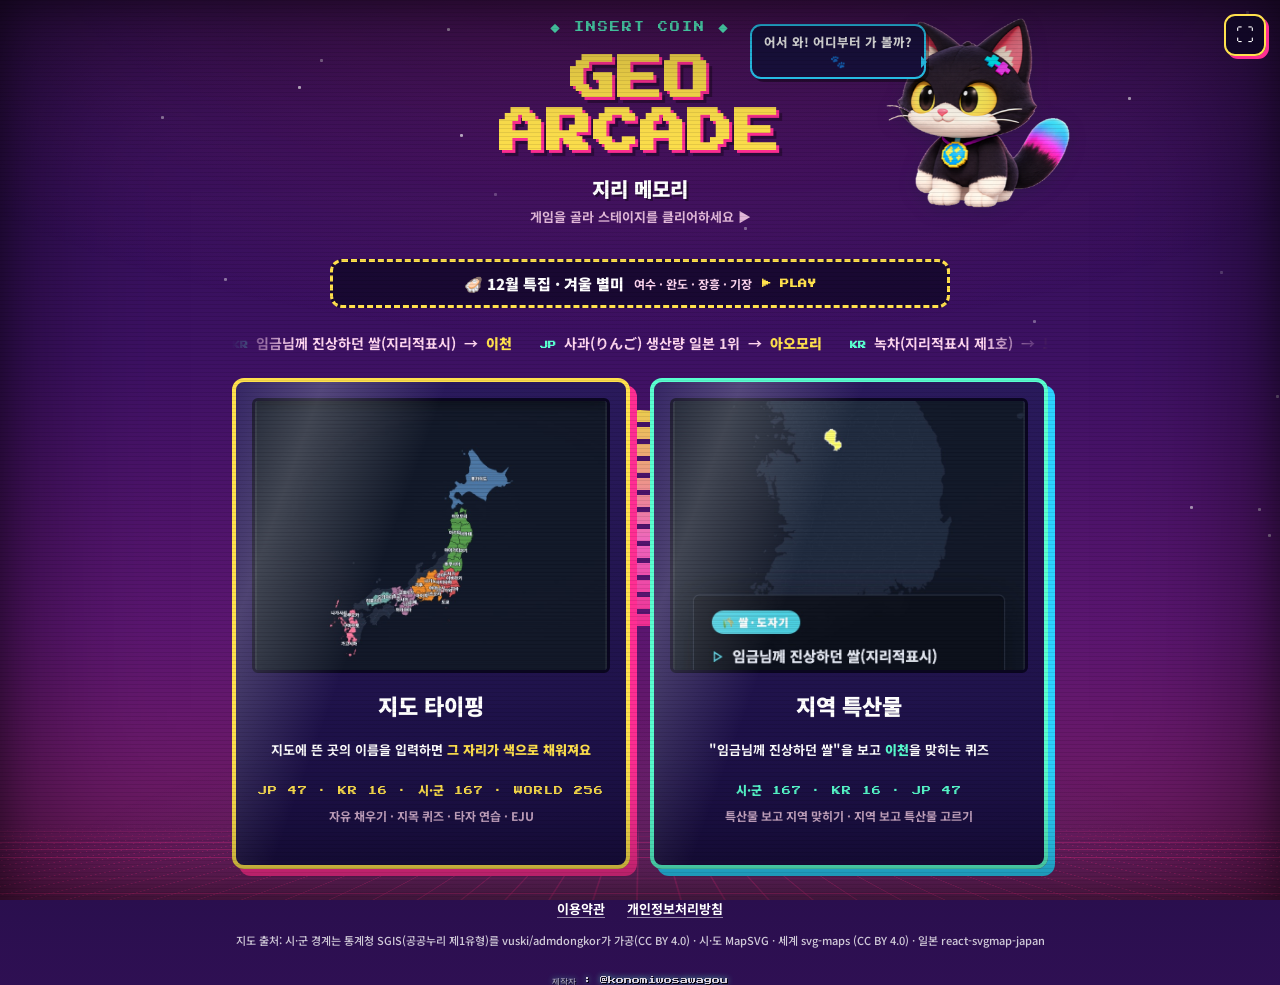
==== index.html @ 4bd87e6a "마스코트를 직접 그린 SVG에서 원본 캐릭터 PNG로 교체 직접 그린 SVG가 원본 캐릭터와 달라 보여서 갈아엎고, 사용자가 만든 PNG를 그대로 쓴다. 표정 7종(기본·웃음·크게" ====
<!DOCTYPE html>
<html lang="ko">
<head>
<meta charset="utf-8">
<meta name="viewport" content="width=device-width, initial-scale=1">
<title>GEO ARCADE</title>
<meta name="description" content="지도·특산물 타이핑으로 외우는 지리 게임. 일본 47 도도부현, 한국 시·군 167, 세계 256개국을 담았고 오늘의 문제가 매일 바뀝니다.">
<meta property="og:type" content="website">
<meta property="og:site_name" content="GEO ARCADE">
<meta property="og:title" content="GEO ARCADE · 지리 메모리">
<meta property="og:description" content="지도·특산물 타이핑으로 외우는 지리 게임. 일본 47 도도부현, 한국 시·군 167, 세계 256개국을 담았고 오늘의 문제가 매일 바뀝니다.">
<meta property="og:url" content="https://snowater121.github.io/for-my-cat/">
<meta property="og:image" content="https://snowater121.github.io/for-my-cat/og.png">
<meta property="og:image:width" content="1200">
<meta property="og:image:height" content="630">
<meta name="twitter:card" content="summary_large_image">
<meta name="theme-color" content="#1a0f42">
<link rel="manifest" href="manifest.webmanifest">
<link rel="icon" type="image/png" href="icon-192.png">
<link rel="apple-touch-icon" href="apple-touch-icon.png">
<meta name="apple-mobile-web-app-capable" content="yes">
<meta name="apple-mobile-web-app-title" content="GEO ARCADE">
<link rel="preconnect" href="https://fonts.googleapis.com">
<link rel="preconnect" href="https://fonts.gstatic.com" crossorigin>
<link href="https://fonts.googleapis.com/css2?family=Press+Start+2P&family=Noto+Sans+KR:wght@500;700;900&display=swap" rel="stylesheet">
<style>
:root{
  --yellow:#ffe14d; --pink:#ff2e93; --cyan:#59ffd0; --blue:#2bd3ff; --purple:#7c5cff;
  --ink:#0a0620;
  --pix:"Press Start 2P", ui-monospace, monospace;
  --kr:"Noto Sans KR", sans-serif;
}
*{box-sizing:border-box}
html,body{margin:0;height:100%}
body{
  min-height:100vh;overflow-x:hidden;overflow-y:auto;position:relative;color:#fff;
  font-family:var(--kr);
  background:linear-gradient(180deg,#2a0f4e 0%,#3d1163 40%,#5b1670 70%,#7a1e63 100%);
  display:flex;flex-direction:column;align-items:center;
}
/* 하늘 광원 (정적) */
body::before{content:"";position:fixed;inset:0;z-index:0;pointer-events:none;
  background:radial-gradient(120% 80% at 50% -10%,#ff2e9333,transparent 60%),
             radial-gradient(100% 70% at 50% 120%,#2bd3ff22,transparent 60%);}
/* synthwave grid floor */
.floor{position:fixed;left:50%;bottom:0;width:200%;height:46vh;transform:translateX(-50%) perspective(320px) rotateX(66deg);transform-origin:bottom center;z-index:1;pointer-events:none;
  background-image:linear-gradient(#ff2e9366 2px,transparent 2px),linear-gradient(90deg,#ff2e9355 2px,transparent 2px);
  background-size:44px 44px;animation:road 1.1s linear infinite;
  mask-image:linear-gradient(180deg,transparent,#000 55%);-webkit-mask-image:linear-gradient(180deg,transparent,#000 55%);}
@keyframes road{to{background-position:0 44px}}
/* sun */
.sun{position:fixed;left:50%;bottom:30vh;transform:translateX(-50%);width:220px;height:220px;border-radius:50%;z-index:0;pointer-events:none;
  background:linear-gradient(180deg,#ffe14d,#ff6ec7 60%,#ff2e93);opacity:.9;
  filter:drop-shadow(0 0 40px #ff2e9377);
  -webkit-mask:repeating-linear-gradient(#000 0 12px,transparent 12px 17px);mask:repeating-linear-gradient(#000 0 12px,transparent 12px 17px);}
/* CRT scanlines + flicker + vignette */
.crt{position:fixed;inset:0;z-index:40;pointer-events:none;
  background:repeating-linear-gradient(0deg,#0000 0 3px,#00000016 3px 4px);
  animation:flick 9s steps(80) infinite;}
@keyframes flick{0%,98%{opacity:.5}99%{opacity:.42}100%{opacity:.5}}
.vig{position:fixed;inset:0;z-index:41;pointer-events:none;box-shadow:inset 0 0 160px #000a, inset 0 0 40px #0006;}
/* stars */
.star{position:fixed;width:3px;height:3px;background:#fff;z-index:0;border-radius:1px;animation:tw 2.4s ease-in-out infinite;}
@keyframes tw{0%,100%{opacity:.15;transform:scale(.6)}50%{opacity:1;transform:scale(1)}}

.wrap{position:relative;z-index:20;width:100%;max-width:860px;padding:22px;text-align:center;margin:auto}

.coin{font-family:var(--pix);font-size:10px;letter-spacing:2px;color:var(--cyan);margin-bottom:18px;animation:blink 1.1s steps(2) infinite}
@keyframes blink{50%{opacity:0}}

.title{font-family:var(--pix);line-height:1.15;margin:0;font-size:clamp(24px,6.5vw,46px);color:var(--yellow);
  text-shadow:3px 3px 0 var(--pink), 6px 6px 0 #00000055;letter-spacing:1px;animation:bob 3s ease-in-out infinite}
@keyframes bob{50%{transform:translateY(-6px)}}
.sub{font-family:var(--kr);font-weight:900;font-size:clamp(15px,3.4vw,20px);margin:14px 0 4px;color:#fff;text-shadow:2px 2px 0 #00000066}
.tagline{font-family:var(--kr);font-weight:700;color:#ffd6f0;opacity:.85;font-size:13px;margin:0 0 26px}

/* 문제 예시 띠: 실제 단서 → 정답 (build_all.py가 데이터에서 채운다) */
.ticker{overflow:hidden;white-space:nowrap;margin:0 0 24px;
  -webkit-mask:linear-gradient(90deg,transparent,#000 8%,#000 92%,transparent);mask:linear-gradient(90deg,transparent,#000 8%,#000 92%,transparent)}
.ticker .run{display:inline-flex;gap:28px;padding-right:28px;animation:slide 60s linear infinite}
.ticker:hover .run{animation-play-state:paused}
.ticker .it{display:inline-flex;align-items:baseline;gap:8px;font-size:14px;font-weight:700;color:#ffd6f0}
.ticker .tag{font-family:var(--pix);font-size:8px;color:var(--cyan)}
.ticker .ans{font-weight:900;color:var(--yellow)}
@keyframes slide{to{transform:translateX(-50%)}}

.cards{display:grid;grid-template-columns:1fr 1fr;gap:20px}
@media(max-width:560px){.cards{grid-template-columns:1fr}}

.cab{position:relative;text-decoration:none;color:#fff;border-radius:12px;padding:16px 16px 18px;
  border:4px solid var(--yellow);box-shadow:7px 7px 0 var(--pink);
  background:linear-gradient(180deg,#2a1a5c,#1a0f42);overflow:hidden;
  transition:transform .16s cubic-bezier(.2,.9,.2,1),box-shadow .16s;display:flex;flex-direction:column;align-items:center;gap:6px}
.cab.alt{border-color:var(--cyan);box-shadow:7px 7px 0 var(--blue)}
.cab::after{content:"";position:absolute;top:-60%;left:-30%;width:60%;height:220%;transform:rotate(20deg);
  background:linear-gradient(90deg,transparent,#ffffff33,transparent);transition:.5s}
.cab:hover{transform:translate(-3px,-3px) rotate(-1deg);box-shadow:11px 11px 0 var(--pink)}
.cab.alt:hover{box-shadow:11px 11px 0 var(--blue)}
.cab:hover::after{left:130%}
.cab.pressed{transform:translate(4px,4px) scale(.97);box-shadow:2px 2px 0 var(--pink)}
.cab.alt.pressed{box-shadow:2px 2px 0 var(--blue)}
/* 실제 게임 화면 (build_brand.py가 게임을 조작한 상태로 찍는다) */
.shot{margin:0 0 6px;width:100%;aspect-ratio:13/10;border:3px solid #0a0620;border-radius:6px;overflow:hidden;background:#0d1420}
.shot img{display:block;width:100%;height:100%;object-fit:cover}
.cab .say{font-family:var(--kr);font-size:13px;font-weight:700;color:#fff;line-height:1.55}
.cab .say b{color:var(--yellow);font-weight:900}
.cab.alt .say b{color:var(--cyan)}
.name{font-family:var(--kr);font-weight:900;font-size:22px;margin-top:4px}
.lv{font-family:var(--pix);font-size:9px;color:var(--yellow);letter-spacing:1px;line-height:1.8}
.lv .k{font-family:var(--kr);font-size:12px;font-weight:900;letter-spacing:0}
.cab.alt .lv{color:var(--cyan)}
.modes{font-family:var(--kr);font-size:12px;color:#ffd6f0;opacity:.8;font-weight:700}
.sel{font-family:var(--pix);font-size:9px;letter-spacing:1px;color:#fff;margin-top:8px;opacity:0;transform:translateY(4px);transition:.2s}
.cab:hover .sel{opacity:1;transform:none;animation:blink 1s steps(2) infinite}

.foot{margin-top:26px;display:flex;justify-content:center;gap:6px 18px;flex-wrap:wrap;font-family:var(--kr);font-size:13px;font-weight:700}
.foot a{color:#fff;text-decoration:underline;text-underline-offset:3px;text-decoration-color:#ffffff80;padding:4px 2px}
.foot a:hover{text-decoration-color:var(--yellow)}
.foot a:focus-visible{outline:2px solid var(--cyan);outline-offset:2px;border-radius:3px}
.attrib{margin-top:10px;font-family:var(--kr);font-size:11px;font-weight:500;color:#ffffffc7;line-height:1.6}
/* 이달의 특집 배너 · 연속 공부 */
.season{display:none;align-items:center;justify-content:center;gap:10px;flex-wrap:wrap;margin:0 auto 22px;max-width:620px;
  text-decoration:none;color:#fff;font-family:var(--kr);font-weight:900;font-size:15px;background:#0a0620b3;
  border:3px dashed var(--yellow);border-radius:12px;padding:11px 16px;transition:transform .15s}
.season.show{display:flex}
.season:hover{transform:translateY(-2px)}
.season:focus-visible,.cab:focus-visible{outline:3px solid var(--cyan);outline-offset:3px}
.season small{font-weight:700;color:#ffd6f0;font-size:12px}
.season .go{font-family:var(--pix);font-size:9px;color:var(--yellow)}
.streak{font-family:var(--kr);font-weight:900;font-size:14px;color:#ffe14d;margin:-12px 0 18px;min-height:1px;text-shadow:2px 2px 0 #0008}
.sr-only{position:absolute;width:1px;height:1px;overflow:hidden;clip:rect(0 0 0 0)}
.credit{position:relative;z-index:20;margin:4px 0 18px;font-family:var(--pix);font-size:8px;line-height:1.4;color:#fff;opacity:.8;text-shadow:1px 1px 0 #000,0 0 6px var(--cyan)}
/* ===== CRT power-on intro ===== */
#crton{position:fixed;inset:0;z-index:9999;pointer-events:none;overflow:hidden}
#crton .bar{position:absolute;left:0;right:0;height:51%;background:#000}
#crton .bar.top{top:0;transform-origin:top;animation:crtBar 1.15s cubic-bezier(.7,0,.25,1) forwards}
#crton .bar.bot{bottom:0;transform-origin:bottom;animation:crtBar 1.15s cubic-bezier(.7,0,.25,1) forwards}
@keyframes crtBar{0%,18%{transform:scaleY(1)}52%{transform:scaleY(0)}100%{transform:scaleY(0)}}
#crton .seam{position:absolute;top:50%;left:50%;right:50%;height:3px;transform:translateY(-50%);background:#fff;box-shadow:0 0 22px 6px #fff,0 0 60px 12px #bfefff;animation:crtSeam 1.15s ease-out forwards}
@keyframes crtSeam{0%{left:50%;right:50%;opacity:0;height:3px}9%{left:0;right:0;opacity:1;height:3px}18%{opacity:1;height:3px}33%{opacity:1;height:100%}45%{opacity:0;height:100%}100%{opacity:0}}
#crton .noise{position:absolute;inset:0;mix-blend-mode:screen;opacity:0;
  background-image:url("data:image/svg+xml,%3Csvg xmlns='http://www.w3.org/2000/svg' width='140' height='140'%3E%3Cfilter id='n'%3E%3CfeTurbulence type='fractalNoise' baseFrequency='0.85' numOctaves='2' stitchTiles='stitch'/%3E%3C/filter%3E%3Crect width='100%25' height='100%25' filter='url(%23n)'/%3E%3C/svg%3E");
  animation:crtNoiseOp 1.15s steps(1) forwards, crtNoiseMv .11s steps(4) infinite}
@keyframes crtNoiseOp{0%,28%{opacity:0}33%{opacity:.55}42%{opacity:.2}50%{opacity:.45}60%{opacity:.12}72%{opacity:.3}85%{opacity:.05}100%{opacity:0}}
@keyframes crtNoiseMv{0%{background-position:0 0}25%{background-position:40px -30px}50%{background-position:-25px 20px}75%{background-position:15px 35px}100%{background-position:-40px -10px}}
.wrap{animation:crtWrap 1.15s ease-out}
@keyframes crtWrap{0%,28%{opacity:0;transform:scaleY(.55);filter:brightness(3)}38%{opacity:1;transform:none;filter:brightness(2.2) contrast(1.3)}42%{transform:translateX(-7px);filter:contrast(1.5) hue-rotate(12deg)}45%{transform:translateX(6px)}48%{transform:translateX(-3px);filter:contrast(1.2)}51%{transform:translateX(0)}100%{opacity:1;transform:none;filter:none}}
body.crtdone #crton{display:none}
/* fullscreen button (top-right) */
.fsbtn{position:fixed;top:14px;right:14px;z-index:80;width:42px;height:42px;border-radius:11px;
  background:#0a0620aa;border:2px solid var(--yellow);color:#fff;font-size:18px;cursor:pointer;
  display:flex;align-items:center;justify-content:center;box-shadow:3px 3px 0 var(--pink)}
.fsbtn:hover{filter:brightness(1.1)}
.fsbtn:active{transform:translate(2px,2px);box-shadow:1px 1px 0 var(--pink)}
.fsbtn:focus-visible{outline:3px solid var(--cyan);outline-offset:3px}
/* 움직임 줄이기 설정: 장식 애니메이션을 멈추고, 문제 예시 띠는 손으로 넘겨 보게 */
@media (prefers-reduced-motion: reduce){
  *,*::before,*::after{animation:none !important;transition:none !important}
  #crton{display:none}
  .ticker{overflow-x:auto;-webkit-mask:none;mask:none}
  .ticker .run{flex-wrap:nowrap}
}
/* mobile / short screens: allow scroll, shrink decor so cards never get squished */
@media(max-width:560px),(max-height:660px){
  body{padding:64px 16px 24px}
  .sun{display:none}   /* 휴대폰에는 제목 뒤 말고 둘 빈자리가 없다 — 글자 대비를 우선한다 (바닥 격자·별은 유지) */
  .floor{height:36vh}
  .ticker{margin-bottom:18px}
  .cab{padding:14px 12px 16px}
  .fsbtn{width:38px;height:38px;font-size:16px}
}
/* ---- 고양이 역장 (src/mascot.css 를 build_all.py 가 채운다) ---- */
/*MASCOTCSS*//* ===================== MASCOT — 고양이 역장 =====================
   원본 PNG(mascot/*.png)를 상태별로 겹쳐 두고 하나만 보여 준다.
   움직임은 CSS로만 준다 — 그림 자체는 건드리지 않는다. */

.mas{position:relative;width:96px;flex:0 0 auto;user-select:none;pointer-events:none}
.mas.off{display:none}
.mas-fig{width:100%;transform-origin:50% 92%;
  filter:drop-shadow(0 6px 10px rgba(0,0,0,.45))}
body:not(.dark) .mas-fig{filter:drop-shadow(0 5px 8px rgba(24,32,54,.25))}
.mas-fig img{display:block;width:100%;height:auto}

/* 게임 화면: 지도 왼쪽 아래에 선다 */
.mas-stage{position:absolute;left:10px;bottom:10px;width:112px;z-index:11}

/* ---- 표정 전환 (data-e) ---- */
.mas .s{display:none}
.mas[data-e="base"] .s-base,
.mas[data-e="happy"] .s-happy,
.mas[data-e="combo"] .s-combo,
.mas[data-e="wink"] .s-wink,
.mas[data-e="focus"] .s-focus,
.mas[data-e="surprise"] .s-surprise,
.mas[data-e="panic"] .s-panic{display:block}
.mas.full .s{display:block}            /* 전신 컷은 한 장뿐 */

/* ---- 동작 (data-p) ---- */
.mas[data-p="idle"] .mas-fig{animation:masBob 3.4s ease-in-out infinite}
.mas[data-p="jump"] .mas-fig{animation:masJump .62s cubic-bezier(.3,1.5,.5,1)}
.mas[data-p="hop"] .mas-fig{animation:masHop .5s ease-out}
.mas[data-p="spin"] .mas-fig{animation:masSpin .8s ease-in-out}
.mas[data-p="shake"] .mas-fig{animation:masShake .5s ease-in-out}
.mas[data-p="point"] .mas-fig{animation:masPoint .9s ease-in-out}
.mas[data-p="stamp"] .mas-fig{animation:masStamp .8s ease-in}

@keyframes masBob{0%,100%{transform:translateY(0) scaleY(1)}50%{transform:translateY(-3px) scaleY(1.015)}}
@keyframes masJump{0%{transform:translateY(0) scaleY(.92) scaleX(1.06)}
  35%{transform:translateY(-22px) scaleY(1.08) scaleX(.95)}
  70%{transform:translateY(0) scaleY(.94) scaleX(1.05)}100%{transform:none}}
@keyframes masHop{0%{transform:translateY(0)}45%{transform:translateY(-10px)}100%{transform:translateY(0)}}
@keyframes masSpin{0%{transform:translateY(0) rotate(0)}
  40%{transform:translateY(-20px) rotate(200deg)}
  75%{transform:translateY(0) rotate(360deg) scaleY(.94)}100%{transform:none}}
@keyframes masShake{0%,100%{transform:translateX(0) rotate(0)}
  20%{transform:translateX(-6px) rotate(-5deg)}45%{transform:translateX(6px) rotate(5deg)}
  70%{transform:translateX(-4px) rotate(-3deg)}}
@keyframes masPoint{0%,100%{transform:rotate(0)}30%,70%{transform:rotate(-8deg) translateY(-4px)}}
@keyframes masStamp{0%{transform:none}
  35%,60%{transform:translateY(-13px) rotate(-6deg)}
  80%{transform:translateY(5px) scaleY(.93) rotate(2deg)}100%{transform:none}}

/* ---- 말풍선 ---- */
.mas-say{position:absolute;left:78%;bottom:68%;width:max-content;min-width:104px;max-width:210px;
  background:var(--panel);border:2px solid var(--accent);border-radius:11px;padding:7px 10px;
  font-size:12px;font-weight:800;line-height:1.45;color:var(--text);box-shadow:3px 3px 0 rgba(0,0,0,.28);
  opacity:0;transform:translateY(6px) scale(.92);transform-origin:0 100%;transition:opacity .2s,transform .2s;z-index:2}
.mas-say.on{opacity:1;transform:none}
.mas-say::after{content:"";position:absolute;left:-9px;bottom:9px;width:0;height:0;
  border:6px solid transparent;border-right-color:var(--accent)}
.mas-say b{color:var(--gold)}
/* 오른쪽 끝에 세울 때는 말풍선을 왼쪽으로 */
.mas.sayleft .mas-say{left:auto;right:78%;transform-origin:100% 100%}
.mas.sayleft .mas-say::after{left:auto;right:-9px;border-right-color:transparent;border-left-color:var(--accent)}

/* ---- 역 스탬프 ----
   잉크색은 color 로 내려보낸다 (도장 SVG가 currentColor를 쓴다).
   밤 화면에서는 같은 주홍이 가라앉아 보여서 한 단계 밝게 쓴다. */
.mas-stamp,.gstamp.on .sc{color:#d9452f}
body.dark .mas-stamp,body.dark .gstamp.on .sc{color:#ff6e50}
.mas-stamp{width:124px;margin:0 auto;position:relative;opacity:0}
.mas-stamp.on{opacity:1}
.mas-stamp-svg{display:block;width:100%;height:auto}
.mas-stamp-t{font-family:"Noto Sans KR",sans-serif;font-size:9px;font-weight:700;letter-spacing:2px}
.mas-stamp-m{font-family:"Noto Sans KR",sans-serif;font-size:17px;font-weight:900;letter-spacing:1px}
.mas-stamp-s{font-family:"Noto Sans KR",sans-serif;font-size:9px;font-weight:700}
.mas-stamp.hit{animation:masPress .5s cubic-bezier(.2,1.4,.4,1) both}
@keyframes masPress{0%{opacity:0;transform:scale(2.4) rotate(-20deg)}
  55%{opacity:1;transform:scale(.94) rotate(-7deg)}
  70%{transform:scale(1.03) rotate(-5deg)}100%{opacity:1;transform:scale(1) rotate(-6deg)}}

/* 결과 창 안에서 고양이와 스탬프를 나란히 */
.masresult{display:flex;align-items:center;justify-content:center;gap:2px;width:100%;margin:2px 0 4px}
.masresult .mas{width:104px}
.masresult .mas-say{display:none}

/* 칭호 — 스탬프 수첩에서 가장 어려운 걸 딴 것이 따라온다 */
.gtitle{font-size:12.5px;font-weight:800;color:var(--sub)}
.gtitle b{color:var(--gold);font-size:13.5px}

/* ---- 스탬프 수첩 (업적 탭) ---- */
.gstampbook{display:grid;grid-template-columns:repeat(auto-fill,minmax(104px,1fr));gap:12px}
.gstamp{text-align:center}
.gstamp .sc{position:relative;width:88px;height:88px;margin:0 auto 6px;border-radius:50%;
  display:flex;align-items:center;justify-content:center;font-size:30px;
  border:2px dashed var(--sub);background:var(--panel2);opacity:.42;filter:grayscale(1)}
.gstamp.on .sc{border:none;background:none;opacity:1;filter:none;transform:rotate(-6deg)}
.gstamp.on .sc svg{width:100%;height:100%}
.gstamp b{display:block;font-size:12px;color:var(--text)}
.gstamp small{display:block;font-size:10.5px;color:var(--sub);font-weight:600;line-height:1.35;margin-top:2px}
.gstamp:not(.on) b{color:var(--sub)}
.gstampnote{font-size:12px;font-weight:800;color:var(--sub);margin-bottom:12px;display:flex;align-items:center;gap:8px}
.gstampnote .bar{flex:1;height:7px;border-radius:5px;background:var(--panel2);border:1px solid var(--line);overflow:hidden}
.gstampnote .bar i{display:block;height:100%;background:linear-gradient(90deg,var(--accent),var(--gold))}

/* ---- 좁은 화면 ---- */
@media(max-width:820px){ .mas-stage{width:88px;left:6px;bottom:4px} .mas-say{font-size:11px;max-width:150px} }
@media(max-width:600px){ .mas-stage{width:66px} .mas-stage .mas-say{display:none}
  .masresult .mas{width:80px} .mas-stamp{width:104px}
  .gstampbook{grid-template-columns:repeat(auto-fill,minmax(88px,1fr));gap:10px}
  .gstamp .sc{width:72px;height:72px;font-size:24px} }
@media(max-height:520px) and (orientation:landscape){ .mas-stage{display:none} }

@media(prefers-reduced-motion:reduce){
  .mas-fig{animation:none!important}
  .mas-stamp.hit{animation:none}
  .mas-say{transition:none}
}
/*END*/
/* 고양이는 제목 오른쪽에 겹쳐 세운다 — 흐름에서 높이를 차지하면 카드가 화면 밖으로 밀린다 */
.lobbycat{position:absolute;right:0;top:18px;width:184px;z-index:22;
  --panel:#1b1242; --panel2:#251a52; --line:#3b2f6b; --text:#ffffff; --sub:#c9bbef;
  --accent:var(--blue); --gold:var(--yellow); --miss:var(--pink)}
.lobbycat .mas{width:184px}
.lobbycat .mas-say{font-size:12.5px;max-width:176px;box-shadow:3px 3px 0 #0006}
@media(max-width:880px){ .lobbycat{display:none} }   /* 좁으면 제목과 겹친다 */
</style>
</head>
<body>
<div id="crton"><div class="bar top"></div><div class="bar bot"></div><div class="seam"></div><div class="noise"></div></div>
<button id="fsbtn" class="fsbtn" title="전체화면 전환" aria-label="전체화면">⛶</button>
<h1 class="sr-only">GEO ARCADE 로비: 지도 타이핑과 지역 특산물 중 게임을 고르세요</h1>
<div class="sun"></div>
<div class="floor"></div>
<div class="crt"></div>
<div class="vig"></div>

<div class="wrap">
  <div class="coin">◆ INSERT COIN ◆</div>
  <h2 class="title">GEO<br>ARCADE</h2>
  <div class="sub">지리 메모리</div>
  <p class="tagline">게임을 골라 스테이지를 클리어하세요 ▶</p>
  <div class="lobbycat" id="lobbycat"></div>
  <div class="streak" id="streak"></div>
  <a class="season" id="season" href="specialty.html"></a>

  <div class="ticker" id="ticker" role="region" aria-label="실제 문제 예시: 단서와 정답"></div>

  <div class="cards">
    <a class="cab" href="arcade.html">
      <figure class="shot"><img src="shot-arcade.jpg" width="780" height="600" alt="지도 타이핑 실제 화면: 일본 지도에서 맞힌 도도부현이 지방별 색으로 채워지고 이름이 표시된 모습"></figure>
      <div class="name">지도 타이핑</div>
      <p class="say">지도에 뜬 곳의 이름을 입력하면 <b>그 자리가 색으로 채워져요</b></p>
      <div class="lv">JP 47 · KR 16 · <span class="k">시·군</span> 167 · WORLD 256</div>
      <div class="modes">자유 채우기 · 지목 퀴즈 · 타자 연습 · EJU</div>
      <div class="sel">▶ SELECT</div>
    </a>
    <a class="cab alt" href="specialty.html">
      <figure class="shot"><img src="shot-specialty.jpg" width="780" height="600" alt="지역 특산물 실제 화면: 전국 지도에서 이천이 노랗게 표시되고, 쌀·도자기 분류와 '임금님께 진상하던 쌀(지리적표시)' 단서가 뜬 모습"></figure>
      <div class="name">지역 특산물</div>
      <p class="say">"임금님께 진상하던 쌀"을 보고 <b>이천</b>을 맞히는 퀴즈</p>
      <div class="lv"><span class="k">시·군</span> 167 · KR 16 · JP 47</div>
      <div class="modes">특산물 보고 지역 맞히기 · 지역 보고 특산물 고르기</div>
      <div class="sel">▶ SELECT</div>
    </a>
  </div>

  <nav class="foot" aria-label="사이트 정보"><a href="terms.html">이용약관</a><a href="privacy.html">개인정보처리방침</a></nav>
  <div class="attrib">지도 출처: 시·군 경계는 통계청 SGIS(공공누리 제1유형)를 vuski/admdongkor가 가공(CC BY 4.0) · 시·도 MapSVG · 세계 svg-maps (CC BY 4.0) · 일본 react-svgmap-japan</div>
</div>
<div class="credit">제작자 : @konomiwosawagou</div>

<script>/*MASCOTJS*//* =======================================================================
   MASCOT — 고양이 역장 (build_artifact.py가 growth.js 앞에 붙인다)

   와카야마 기시역의 고양이 역장 '타마'에서 온 설정. 고양이가 플레이어 옆에 서서
   반응하고, 라운드가 끝나면 역 스탬프(駅スタンプ)를 찍어 준다.

   - 그림: 사용자가 만든 캐릭터 원본 PNG (src/brand/cat → build_cat.py → mascot/).
     표정 7장 + 전신 2장. 동작은 CSS 애니메이션으로 준다.
   - 도장만 SVG로 그린다 (고무 도장이라 선화가 맞고, 글자가 매번 바뀐다).
   - API: MAS.make() 로 인스턴스를 만들고 face/pose/say 로 조종한다.
     게임 페이지에서는 MAS.stage 하나가 지도 왼쪽 아래에 자동으로 선다.
   ======================================================================= */
const MAS=(function(){

/* 캐릭터 시트에서 뽑은 색 (말풍선·도장처럼 그림 밖 요소를 맞출 때 쓴다) */
const C={
  navy:"#2b254b", cream:"#efe2d4", pink:"#fc468f", earPink:"#fc6c9c",
  yellow:"#fddb4e", cyan:"#42cfd4", purple:"#702df6", stamp:"#d9452f"
};
const REDUCED=window.matchMedia&&window.matchMedia("(prefers-reduced-motion:reduce)").matches;
let seq=0;
function E(s){ return String(s==null?"":s).replace(/[&<>"]/g,c=>({"&":"&amp;","<":"&lt;",">":"&gt;",'"':"&quot;"}[c])); }
function beep(f,d,v){ try{ if(typeof soundOn!=="undefined"&&soundOn&&typeof tone==="function"){ AC(); tone(f,d,"square",v||0.045); } }catch(e){} }

/* ------------------------------------------------------------------ 그림
   사용자가 만든 캐릭터 원본 PNG를 그대로 쓴다. 상태별로 한 장씩 겹쳐 두고
   CSS(data-e)로 하나만 보여 준다 — 바꿀 때 새로 받지 않아 깜빡임이 없다.
   경로는 빌드가 정한다: 사이트는 mascot/*.png, Artifact 본문은 data URI. */
const SPR={"base": "mascot/base.png?v=7d5917e2", "happy": "mascot/happy.png?v=7d5917e2", "combo": "mascot/combo.png?v=7d5917e2", "wink": "mascot/wink.png?v=7d5917e2", "focus": "mascot/focus.png?v=7d5917e2", "surprise": "mascot/surprise.png?v=7d5917e2", "panic": "mascot/panic.png?v=7d5917e2", "full": "mascot/full.png?v=7d5917e2", "full3q": "mascot/full3q.png?v=7d5917e2"};
const FACES=["base","happy","combo","wink","focus","surprise","panic"];

function figure(opt){
  if(opt.full) return `<img class="s on" src="${SPR[opt.full===true?"full":opt.full]}" alt="고양이 역장" draggable="false">`;
  return FACES.map(f=>`<img class="s s-${f}" src="${SPR[f]}" alt="${f==="base"?"고양이 역장":""}"`+
                      ` draggable="false"${f==="base"?"":' aria-hidden="true"'}>`).join("");
}

/* ------------------------------------------------------------------ 인스턴스 */
function make(opt){
  opt=opt||{};
  const el=document.createElement("div");
  el.className="mas"+(opt.full?" full":"")+(opt.cls?" "+opt.cls:"");
  el.dataset.e="base"; el.dataset.p="idle";
  el.innerHTML=(opt.bubble===false?"":'<div class="mas-say" role="status"></div>')+
               '<div class="mas-fig">'+figure(opt)+'</div>';
  const bub=el.querySelector(".mas-say");
  let faceTimer=0, poseTimer=0, sayTimer=0;

  const api={
    el,
    /* 표정: base·happy·combo·wink·focus·surprise·panic. ms를 주면 그 뒤 base로 */
    face(e,ms){
      clearTimeout(faceTimer);
      el.dataset.e=FACES.indexOf(e)>=0?e:"base";
      if(ms) faceTimer=setTimeout(()=>{ el.dataset.e="base"; },ms);
      return api;
    },
    /* 동작: idle·jump·hop·spin·shake·point·stamp (CSS 애니메이션) */
    pose(p,ms){
      clearTimeout(poseTimer); el.dataset.p="idle";
      void el.offsetWidth;                       // 같은 동작을 연달아 줘도 다시 재생되도록
      el.dataset.p=p;
      if(ms) poseTimer=setTimeout(()=>{ el.dataset.p="idle"; },ms);
      return api;
    },
    /* 말풍선. ms가 0이면 계속 띄워 둔다 */
    say(html,ms){
      if(!bub) return api;
      clearTimeout(sayTimer);
      if(!html){ bub.classList.remove("on"); bub.innerHTML=""; return api; }
      bub.innerHTML=html; bub.classList.add("on");
      if(ms) sayTimer=setTimeout(()=>bub.classList.remove("on"),ms);
      return api;
    },
    hush(){ return api.say(""); },
    show(on){ el.classList.toggle("off",on===false); return api; },
    /* 자주 쓰는 반응 묶음 */
    react(kind){
      if(kind==="ok")      return api.face("happy",1200).pose("jump",700);
      if(kind==="combo")   return api.face("combo",1600).pose("spin",800);
      if(kind==="wrong")   return api.face("panic",1400).pose("shake",600);
      if(kind==="hint")    return api.face("focus",1600).pose("point",900);
      if(kind==="surprise")return api.face("surprise",1400).pose("hop",600);
      if(kind==="clear")   return api.face("combo",3000).pose("spin",1200);
      return api.face("base");
    }
  };
  return api;
}

/* ------------------------------------------------------------------ 역 스탬프
   라운드가 끝나면 고양이가 찍어 주는 도장. 기시역 스탬프처럼 둥근 테두리 안에
   고양이 얼굴과 문구를 넣는다. 색은 주홍 잉크 한 가지. */
function stampSVG(o){
  o=o||{};
  const top=(o.top||"GEO ARCADE").toUpperCase();
  const mid=o.mid||"완주";
  const sub=o.sub||"";
  const date=o.date||"";
  const ms=mid.length<=2?18:(mid.length===3?15:12);   // 글자 수에 맞춰 크기를 줄인다
  const ink=o.ink||"currentColor";                    // 기본은 CSS의 color (테마별로 다름)
  const u=++seq;
  return `<svg class="mas-stamp-svg" viewBox="0 0 120 120" xmlns="http://www.w3.org/2000/svg" role="img" aria-label="${E(mid)} 스탬프">
<defs><path id="sa${u}" d="M60,60 m-45,0 a45,45 0 1,1 90,0"/></defs>
<circle cx="60" cy="60" r="55.5" fill="none" stroke="${ink}" stroke-width="3.4"/>
<circle cx="60" cy="60" r="49" fill="none" stroke="${ink}" stroke-width="1.5"/>
<text class="mas-stamp-t" fill="${ink}"><textPath href="#sa${u}" startOffset="50%" text-anchor="middle">${E(top)}</textPath></text>
<g stroke="${ink}" stroke-width="2.8" fill="none" stroke-linejoin="round" stroke-linecap="round">
  <path d="M42,40 L38.5,25 L53,32.5"/><path d="M78,40 L81.5,25 L67,32.5"/>
  <path d="M60,28.5 a20,17.5 0 1,1 -0.1,0z"/>
  <path d="M52,39.5 q3,-3.6 6,0"/><path d="M62,39.5 q3,-3.6 6,0"/>
  <path d="M57,46.5 q3,3.4 6,0"/>
  <path d="M40.5,44 h-8 M40.5,48.5 h-7.5 M79.5,44 h8 M79.5,48.5 h7.5"/>
</g>
<text class="mas-stamp-m" x="60" y="79" text-anchor="middle" fill="${ink}" style="font-size:${ms}px">${E(mid)}</text>
${sub?`<text class="mas-stamp-s" x="60" y="90" text-anchor="middle" fill="${ink}">${E(sub)}</text>`:""}
${date?`<text class="mas-stamp-s" x="60" y="101.5" style="font-size:8px" text-anchor="middle" fill="${ink}" opacity=".85">${E(date)}</text>`:""}
</svg>`;
}

/* 결과 창에서 "쾅" 찍는 연출 */
function pressStamp(box,o,cat){
  if(!box) return;
  box.innerHTML=`<div class="mas-stamp">${stampSVG(o)}</div>`;
  const s=box.firstChild;
  if(REDUCED){ s.classList.add("on"); return; }
  if(cat) cat.pose("stamp",900).face("focus",600);
  setTimeout(()=>{ s.classList.add("hit"); beep(180,0.09,0.07); beep(120,0.16,0.05); if(cat) cat.face("happy",1600); },260);
  setTimeout(()=>s.classList.add("on"),260);
}

/* 결과 이미지(캔버스)용 비트맵 */
function loadURL(u){
  return new Promise((res,rej)=>{
    const img=new Image();
    img.onload=()=>res(img); img.onerror=rej;
    setTimeout(()=>rej(new Error("timeout")),6000);
    img.src=u;
  });
}
function image(opt){
  opt=opt||{};
  const key=opt.full?(opt.full===true?"full":opt.full):(opt.e||"base");
  return loadURL(SPR[key]||SPR.base);
}
function stampImage(o){
  return loadURL("data:image/svg+xml;charset=utf-8,"+encodeURIComponent(stampSVG(o)
    .replace('class="mas-stamp-svg"','width="250" height="250"')
    .replace(/class="mas-stamp-t"/g,'font-family="sans-serif" font-size="9" font-weight="700" letter-spacing="2"')
    .replace(/class="mas-stamp-m"/g,'font-family="sans-serif" font-weight="900"')
    .replace(/class="mas-stamp-s"/g,'font-family="sans-serif" font-size="9" font-weight="700"')));
}

/* ------------------------------------------------------------------ 게임 붙이기 */
const api={make,stampSVG,pressStamp,image,stampImage,SPR,C,stage:null};

function attach(){
  const wrap=document.querySelector(".mapwrap");
  if(!wrap||typeof sCorrect!=="function") return;           // 게임 페이지가 아니면 아무것도 안 한다
  const cat=make({cls:"mas-stage"});
  wrap.appendChild(cat.el); api.stage=cat;

  /* 정답·오답 효과음은 타이핑·4지선다 어느 쪽이든 반드시 지나간다 — 여기만 감싸면 전부 잡힌다 */
  const _ok=sCorrect, _no=sWrong;
  sCorrect=function(st){
    _ok(st);
    if(st>0&&st%5===0){ cat.react("combo"); cat.say("🔥 "+st+"연속!",1700); }
    else cat.react("ok");
  };
  sWrong=function(){ _no(); cat.react("wrong"); };
  const _win=winGame;
  winGame=function(){ _win(); cat.react("clear"); cat.say("전 구간 완주! 도장 찍어 줄게 🐾",3200); };
  /* 힌트는 같이 고민하는 표정, 정답 보기·넘어가기는 시무룩 */
  const hb=document.getElementById("hintbtn"), rb=document.getElementById("revealbtn"), sb=document.getElementById("skipbtn");
  if(hb) hb.addEventListener("click",()=>{ cat.react("hint"); cat.say("이 근처였는데…",1800); });
  if(rb) rb.addEventListener("click",()=>{ cat.face("panic",1600).pose("shake",600); });
  if(sb) sb.addEventListener("click",()=>{ cat.face("focus",1400); });

  /* 라운드 시작 카운트다운에 맞춰 준비 자세 */
  const stbtn=document.getElementById("startbtn");
  if(stbtn) stbtn.addEventListener("click",()=>{ cat.hush(); cat.face("focus",2600).pose("hop",600); });
}

/* 이 파일은 게임 스크립트 맨 끝(문서 마지막)에 붙으므로 DOM은 이미 있다.
   혹시 더 앞에서 실행되더라도 한 번 더 시도한다. */
try{ attach(); }catch(e){}
if(!api.stage) document.addEventListener("DOMContentLoaded",()=>{ try{ attach(); }catch(e){} });

return api;
})();
/*END*/</script>
<script>
// 문제 예시 띠 (build_all.py가 특산물 데이터에서 채운다: [지역표시, 단서, 정답])
var TICKER = /*TICKER*/[["KR", "임금님께 진상하던 쌀(지리적표시)", "이천"], ["JP", "사과(りんご) 생산량 일본 1위", "아오모리"], ["KR", "녹차(지리적표시 제1호)", "보성"], ["JP", "귤(みかん)·매실(梅) 생산량 일본 1위", "와카야마"], ["KR", "참외(지리적표시), 전국 최대 산지", "성주"], ["JP", "굴(カキ) 양식 생산량 일본 1위", "히로시마"], ["KR", "전복(지리적표시), 전국 최대 산지", "완도"], ["JP", "금박(金箔): 일본 생산량의 대부분", "이시카와"], ["KR", "하회마을(세계유산)", "안동"], ["JP", "짚불로 겉만 구운 가다랑어 다타키(カツオのたたき)", "고치"], ["KR", "부석사 무량수전(세계유산 산사)", "영주"], ["JP", "백도(白桃)와 머스캣(マスカット): '과일 왕국'", "오카야마"]]/*END*/;
(function(){
  var box=document.getElementById("ticker"); if(!TICKER.length){ box.remove(); return; }
  function esc(t){ return String(t).replace(/[&<>"]/g,function(c){return {"&":"&amp;","<":"&lt;",">":"&gt;","\"":"&quot;"}[c];}); }
  var items=TICKER.map(function(t){ return '<span class="it"><span class="tag">'+t[0]+'</span>'+esc(t[1])+' <span aria-hidden="true">→</span> <span class="ans">'+esc(t[2])+'</span></span>'; }).join("");
  // 끊김 없이 흐르도록 한 번 더 붙이되, 두 번째 묶음은 화면낭독기가 읽지 않게
  box.innerHTML='<div class="run">'+items+'<span aria-hidden="true" style="display:contents">'+items+'</span></div>';
})();
// 이달의 특집 (build_all.py가 src/season.json으로 채운다)
var SEASON = /*SEASON*/[{"m": 1, "emoji": "❄️", "title": "겨울 축제", "desc": "산천어·빙어·송어·눈축제", "ds": "kr_sgg_sp", "names": ["화천", "인제", "평창", "태백"]}, {"m": 2, "emoji": "🦀", "title": "겨울 바다의 맛", "desc": "대게·과메기·굴", "ds": "kr_sgg_sp", "names": ["영덕", "울진", "포항", "통영"]}, {"m": 3, "emoji": "🌼", "title": "봄꽃 마중", "desc": "매화·산수유", "ds": "kr_sgg_sp", "names": ["광양", "구례", "의성", "양산"]}, {"m": 4, "emoji": "🌸", "title": "벚꽃과 튤립", "desc": "군항제 벚꽃·튤립·철쭉", "ds": "kr_sgg_sp", "names": ["창원", "하동", "태안", "군포"]}, {"m": 5, "emoji": "🦋", "title": "초록의 계절", "desc": "나비·녹차·대나무·장미·철쭉", "ds": "kr_sgg_sp", "names": ["함평", "보성", "담양", "곡성", "합천"]}, {"m": 6, "emoji": "🍉", "title": "초여름 제철", "desc": "단오제·참외·수박", "ds": "kr_sgg_sp", "names": ["강릉", "성주", "고령", "함안"]}, {"m": 7, "emoji": "🏖️", "title": "여름 바다", "desc": "머드·연꽃·서핑", "ds": "kr_sgg_sp", "names": ["보령", "부여", "양양", "속초"]}, {"m": 8, "emoji": "🍇", "title": "포도와 반딧불", "desc": "반딧불·포도·자두", "ds": "kr_sgg_sp", "names": ["무주", "영동", "영천", "김천"]}, {"m": 9, "emoji": "🍄", "title": "가을의 문턱", "desc": "송이·인삼·탈춤", "ds": "kr_sgg_sp", "names": ["봉화", "금산", "영주", "안동"]}, {"m": 10, "emoji": "🍁", "title": "단풍과 축제", "desc": "유등·단풍·쌀 축제", "ds": "kr_sgg_sp", "names": ["진주", "정읍", "장성", "이천"]}, {"m": 11, "emoji": "🍊", "title": "가을걷이", "desc": "곶감·반시·장류", "ds": "kr_sgg_sp", "names": ["상주", "산청", "청도", "순창"]}, {"m": 12, "emoji": "🦪", "title": "겨울 별미", "desc": "굴·김·매생이·미역", "ds": "kr_sgg_sp", "names": ["여수", "완도", "장흥", "기장"]}]/*END*/;
(function(){
  var m=new Date().getMonth()+1, s=null;
  for(var i=0;i<SEASON.length;i++) if(SEASON[i].m===m) s=SEASON[i];
  if(!s) return;
  var a=document.getElementById("season");
  a.href="specialty.html?season="+m;
  a.innerHTML=s.emoji+" "+m+"월 특집 · "+s.title+' <small>'+s.names.join(" · ")+'</small><span class="go">▶ PLAY</span>';
  a.classList.add("show");
})();
// 연속 공부 — 게임 페이지가 localStorage에 남긴 기록을 읽는다
(function(){
  try{
    var p=JSON.parse(localStorage.getItem("geoarcade.player.v2")||"null"); if(!p||!p.days||!p.days.length) return;
    var set={}; p.days.forEach(function(d){set[d]=1;});
    function key(t){ return t.getFullYear()+"-"+("0"+(t.getMonth()+1)).slice(-2)+"-"+("0"+t.getDate()).slice(-2); }
    var d=new Date(), n=0; if(!set[key(d)]) d.setDate(d.getDate()-1);
    while(set[key(d)]){ n++; d.setDate(d.getDate()-1); }
    if(n>0) document.getElementById("streak").textContent=(p.name?p.name+", ":"")+"🔥 "+n+"일째 연속 공부 중";
  }catch(e){}
})();
// fullscreen toggle
(function(){
  var b=document.getElementById("fsbtn");
  b.addEventListener("click",function(){
    var el=document.documentElement, fe=document.fullscreenElement||document.webkitFullscreenElement;
    if(!fe){ (el.requestFullscreen||el.webkitRequestFullscreen||function(){}).call(el); }
    else { (document.exitFullscreen||document.webkitExitFullscreen||function(){}).call(document); }
  });
  function sync(){ b.textContent=(document.fullscreenElement||document.webkitFullscreenElement)?"🗗":"⛶"; }
  document.addEventListener("fullscreenchange",sync);
  document.addEventListener("webkitfullscreenchange",sync);
})();
// CRT power-on: remove overlay after boot
setTimeout(function(){ document.body.classList.add("crtdone"); var c=document.getElementById("crton"); if(c) c.remove(); }, 1250);
// twinkling pixel stars
(function(){
  const n=26;
  for(let i=0;i<n;i++){
    const s=document.createElement("div"); s.className="star";
    s.style.left=Math.random()*100+"vw";
    s.style.top=(Math.random()*62)+"vh";
    s.style.animationDelay=(Math.random()*2.4)+"s";
    s.style.opacity=Math.random()*.6+.2;
    document.body.appendChild(s);
  }
})();
// arcade blips (Web Audio, no files)
let ac=null;
function AC(){ if(!ac){try{ac=new (window.AudioContext||window.webkitAudioContext)();}catch(e){return null;}} if(ac.state==="suspended")ac.resume(); return ac; }
function blip(f,d,g){ const a=AC(); if(!a)return; const o=a.createOscillator(),v=a.createGain(); o.type="square"; o.frequency.value=f; v.gain.setValueAtTime(0.0001,a.currentTime); v.gain.exponentialRampToValueAtTime(g||0.05,a.currentTime+0.01); v.gain.exponentialRampToValueAtTime(0.0001,a.currentTime+d); o.connect(v).connect(a.destination); o.start(); o.stop(a.currentTime+d+0.02); }
document.querySelectorAll(".cab").forEach(function(c){
  c.addEventListener("mouseenter",function(){ blip(660,0.05,0.03); });
  c.addEventListener("click",function(e){
    e.preventDefault();
    const href=c.getAttribute("href");
    blip(880,0.08,0.06); setTimeout(()=>blip(1320,0.12,0.06),90);
    c.classList.add("pressed");
    setTimeout(()=>{ window.location.href=href; },320);
  });
});
</script>
<script>
/* ---- 고양이 역장: 로비 인사 ---- */
(function(){
  var box=document.getElementById("lobbycat"); if(!box||typeof MAS==="undefined") return;
  var cat=MAS.make({full:"full3q",cls:"sayleft"}); box.appendChild(cat.el);
  var streak=0, name="";
  try{
    var p=JSON.parse(localStorage.getItem("geoarcade.player.v2")||"null");
    if(p){ name=p.name||""; }
    if(p&&p.days&&p.days.length){
      var set={}; p.days.forEach(function(d){set[d]=1;});
      var key=function(t){ return t.getFullYear()+"-"+("0"+(t.getMonth()+1)).slice(-2)+"-"+("0"+t.getDate()).slice(-2); };
      var d=new Date(); if(!set[key(d)]) d.setDate(d.getDate()-1);
      while(set[key(d)]){ streak++; d.setDate(d.getDate()-1); }
    }
  }catch(e){}
  var hello = streak>0
    ? "오늘도 한 판 하고 갈래? 🐾"
    : "어서 와! 어디부터 가 볼까? 🐾";
  cat.face("wink",1600).say(hello,0);
  /* 카드에 마우스를 올리면 한마디 거든다 */
  var lines={ "arcade.html":"지도 채우는 거, 내가 제일 좋아해!", "specialty.html":"특산물 퀴즈? 힌트는 내가 줄게 🐾" };
  document.querySelectorAll(".cab").forEach(function(c){
    var href=c.getAttribute("href");
    c.addEventListener("mouseenter",function(){ cat.face("happy",1400).pose("hop",500).say(lines[href]||hello,2600); });
    c.addEventListener("focus",function(){ cat.say(lines[href]||hello,2600); });
    c.addEventListener("mouseleave",function(){ cat.say(hello,0); });
    c.addEventListener("click",function(){ cat.face("happy",1200).pose("jump",700).say("출발! 🚇",1500); });
  });
})();
</script>
<script>if("serviceWorker" in navigator){addEventListener("load",function(){navigator.serviceWorker.register("sw.js").catch(function(){});});}</script>
</body>
</html>
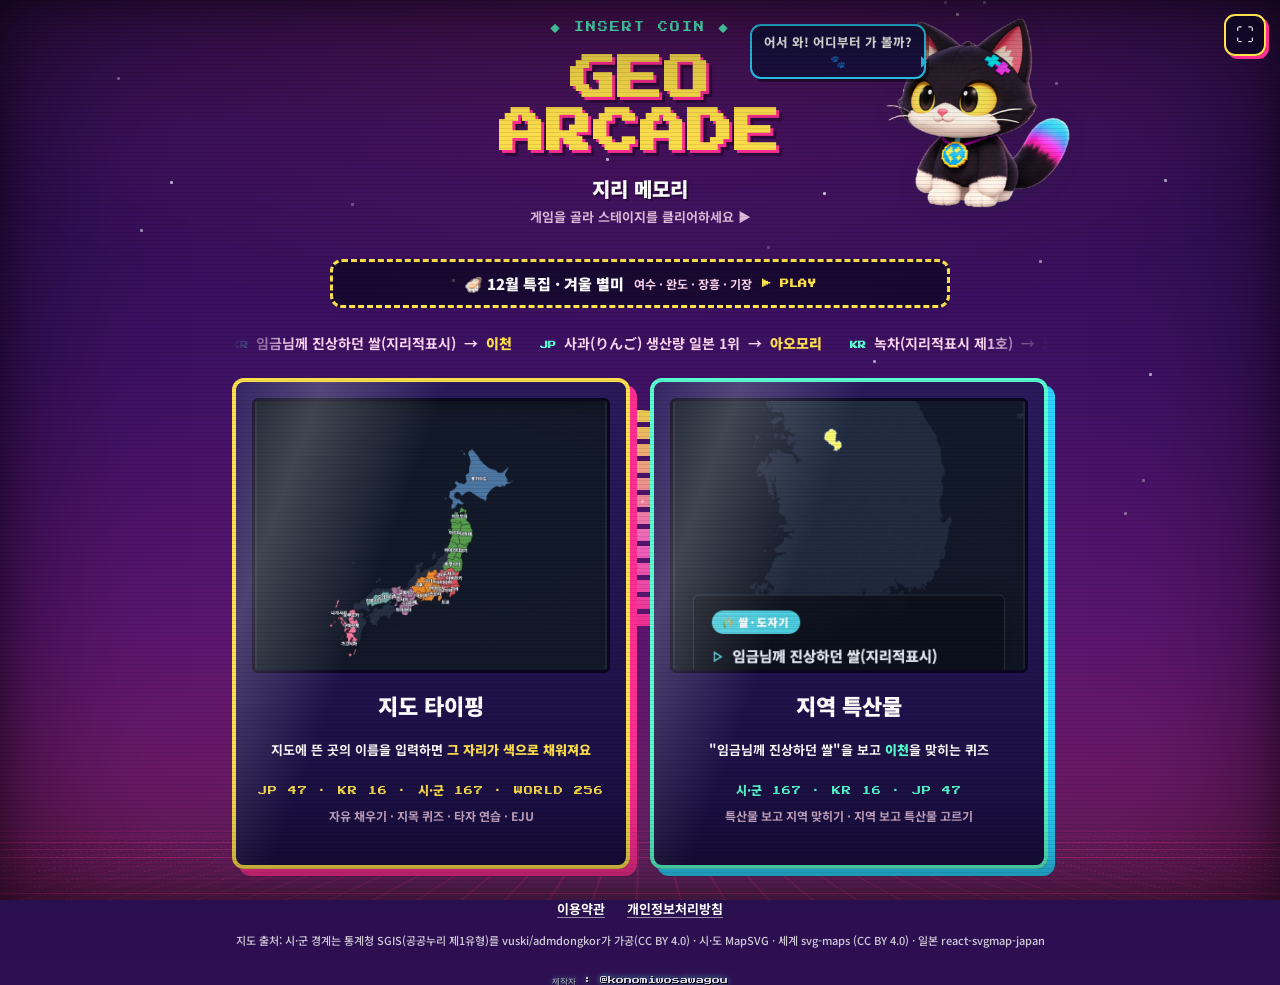
==== commit 87c61520: "맵 선택: 지도 모양 썸네일 + 지도별 고양이 그림 - 선택 버튼의 이모지(🗾🇰🇷🏘️🌍)를 실제 지도 모양으로 바꿨다. 페이지에   이미 있는 경계 데이터를 이어 붙여 그리므로 파" ====
--- a/index.html
+++ b/index.html
@@ -368,7 +368,7 @@
    사용자가 만든 캐릭터 원본 PNG를 그대로 쓴다. 상태별로 한 장씩 겹쳐 두고
    CSS(data-e)로 하나만 보여 준다 — 바꿀 때 새로 받지 않아 깜빡임이 없다.
    경로는 빌드가 정한다: 사이트는 mascot/*.png, Artifact 본문은 data URI. */
-const SPR={"base": "mascot/base.png?v=7d5917e2", "happy": "mascot/happy.png?v=7d5917e2", "combo": "mascot/combo.png?v=7d5917e2", "wink": "mascot/wink.png?v=7d5917e2", "focus": "mascot/focus.png?v=7d5917e2", "surprise": "mascot/surprise.png?v=7d5917e2", "panic": "mascot/panic.png?v=7d5917e2", "full": "mascot/full.png?v=7d5917e2", "full3q": "mascot/full3q.png?v=7d5917e2"};
+const SPR={"base": "mascot/base.png?v=5a6915d1", "happy": "mascot/happy.png?v=5a6915d1", "combo": "mascot/combo.png?v=5a6915d1", "wink": "mascot/wink.png?v=5a6915d1", "focus": "mascot/focus.png?v=5a6915d1", "surprise": "mascot/surprise.png?v=5a6915d1", "panic": "mascot/panic.png?v=5a6915d1", "full": "mascot/full.png?v=5a6915d1", "full3q": "mascot/full3q.png?v=5a6915d1", "map_jp": "mascot/map_jp.png?v=5a6915d1", "map_kr": "mascot/map_kr.png?v=5a6915d1", "map_world": "mascot/map_world.png?v=5a6915d1"};
 const FACES=["base","happy","combo","wink","focus","surprise","panic"];
 
 function figure(opt){
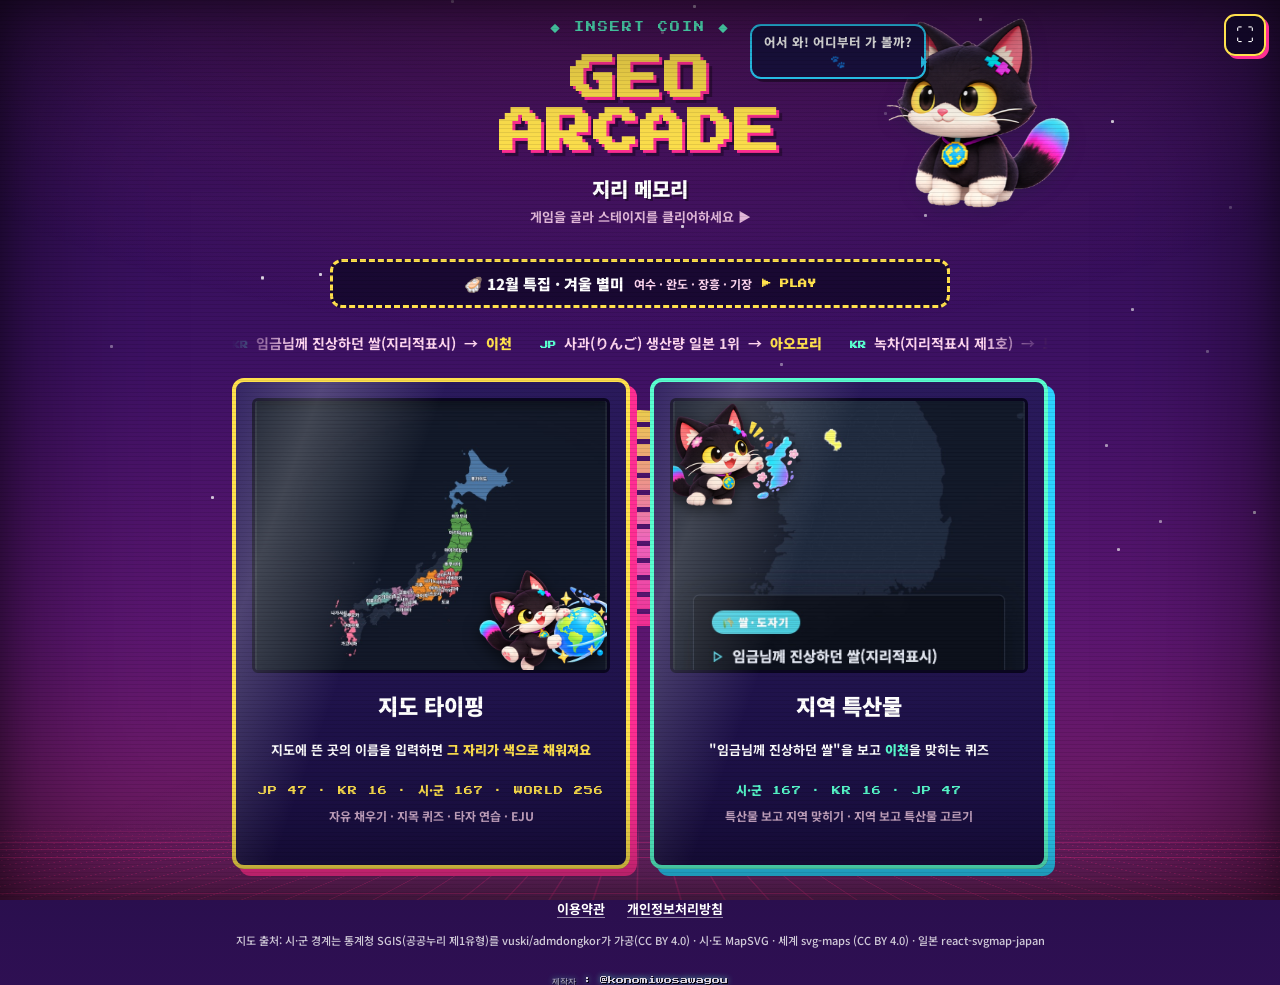
==== commit 83ec3f3e: "로비 카드에 지도별 고양이 배치 지도 타이핑 카드에는 지구본 고양이를, 지역 특산물 카드에는 한국 고양이를 게임 화면 위에 세운다. .shot 안에 position:absolute" ====
--- a/index.html
+++ b/index.html
@@ -288,6 +288,19 @@
 }
 /*END*/
 /* 고양이는 제목 오른쪽에 겹쳐 세운다 — 흐름에서 높이를 차지하면 카드가 화면 밖으로 밀린다 */
+/* 카드 그림 앞에 서 있는 고양이 — 그림 칸 안에 두어 카드 높이를 건드리지 않는다 */
+.shot{position:relative}
+/* .shot img 규칙(width/height 100%)보다 셀렉터가 세야 한다 */
+.shot .cabcat{position:absolute;bottom:-1%;height:38%;width:auto;z-index:2;opacity:0;
+  object-fit:contain;filter:drop-shadow(0 5px 8px rgba(0,0,0,.6));
+  transition:opacity .4s ease,transform .22s cubic-bezier(.2,.9,.2,1)}
+.shot .cabcat.on{opacity:1}
+.shot .cabcat.right{right:-2%}
+/* 특산물 화면은 아래쪽이 단서 칸이라 왼쪽 위 빈 곳에 세운다 */
+.shot .cabcat.left{left:-3%;top:1%;bottom:auto}
+.cab:hover .shot .cabcat{transform:translateY(-5px) scale(1.05)}
+@media(max-width:560px){ .shot .cabcat{height:34%} }
+
 .lobbycat{position:absolute;right:0;top:18px;width:184px;z-index:22;
   --panel:#1b1242; --panel2:#251a52; --line:#3b2f6b; --text:#ffffff; --sub:#c9bbef;
   --accent:var(--blue); --gold:var(--yellow); --miss:var(--pink)}
@@ -318,7 +331,7 @@
 
   <div class="cards">
     <a class="cab" href="arcade.html">
-      <figure class="shot"><img src="shot-arcade.jpg" width="780" height="600" alt="지도 타이핑 실제 화면: 일본 지도에서 맞힌 도도부현이 지방별 색으로 채워지고 이름이 표시된 모습"></figure>
+      <figure class="shot"><img src="shot-arcade.jpg" width="780" height="600" alt="지도 타이핑 실제 화면: 일본 지도에서 맞힌 도도부현이 지방별 색으로 채워지고 이름이 표시된 모습"><img class="cabcat right" id="cabcat-arcade" alt="" aria-hidden="true" draggable="false"></figure>
       <div class="name">지도 타이핑</div>
       <p class="say">지도에 뜬 곳의 이름을 입력하면 <b>그 자리가 색으로 채워져요</b></p>
       <div class="lv">JP 47 · KR 16 · <span class="k">시·군</span> 167 · WORLD 256</div>
@@ -326,7 +339,7 @@
       <div class="sel">▶ SELECT</div>
     </a>
     <a class="cab alt" href="specialty.html">
-      <figure class="shot"><img src="shot-specialty.jpg" width="780" height="600" alt="지역 특산물 실제 화면: 전국 지도에서 이천이 노랗게 표시되고, 쌀·도자기 분류와 '임금님께 진상하던 쌀(지리적표시)' 단서가 뜬 모습"></figure>
+      <figure class="shot"><img src="shot-specialty.jpg" width="780" height="600" alt="지역 특산물 실제 화면: 전국 지도에서 이천이 노랗게 표시되고, 쌀·도자기 분류와 '임금님께 진상하던 쌀(지리적표시)' 단서가 뜬 모습"><img class="cabcat left" id="cabcat-specialty" alt="" aria-hidden="true" draggable="false"></figure>
       <div class="name">지역 특산물</div>
       <p class="say">"임금님께 진상하던 쌀"을 보고 <b>이천</b>을 맞히는 퀴즈</p>
       <div class="lv"><span class="k">시·군</span> 167 · KR 16 · JP 47</div>
@@ -607,7 +620,17 @@
 <script>
 /* ---- 고양이 역장: 로비 인사 ---- */
 (function(){
-  var box=document.getElementById("lobbycat"); if(!box||typeof MAS==="undefined") return;
+  if(typeof MAS==="undefined") return;
+
+  /* 카드 그림 앞에 지도별 고양이를 세운다 — 지도 타이핑은 지구본, 특산물은 한국 */
+  [["cabcat-arcade","map_world"],["cabcat-specialty","map_kr"]].forEach(function(p){
+    var el=document.getElementById(p[0]), url=MAS.SPR&&MAS.SPR[p[1]];
+    if(!el||!url) return;
+    el.onload=function(){ el.classList.add("on"); };
+    el.src=url;
+  });
+
+  var box=document.getElementById("lobbycat"); if(!box) return;
   var cat=MAS.make({full:"full3q",cls:"sayleft"}); box.appendChild(cat.el);
   var streak=0, name="";
   try{
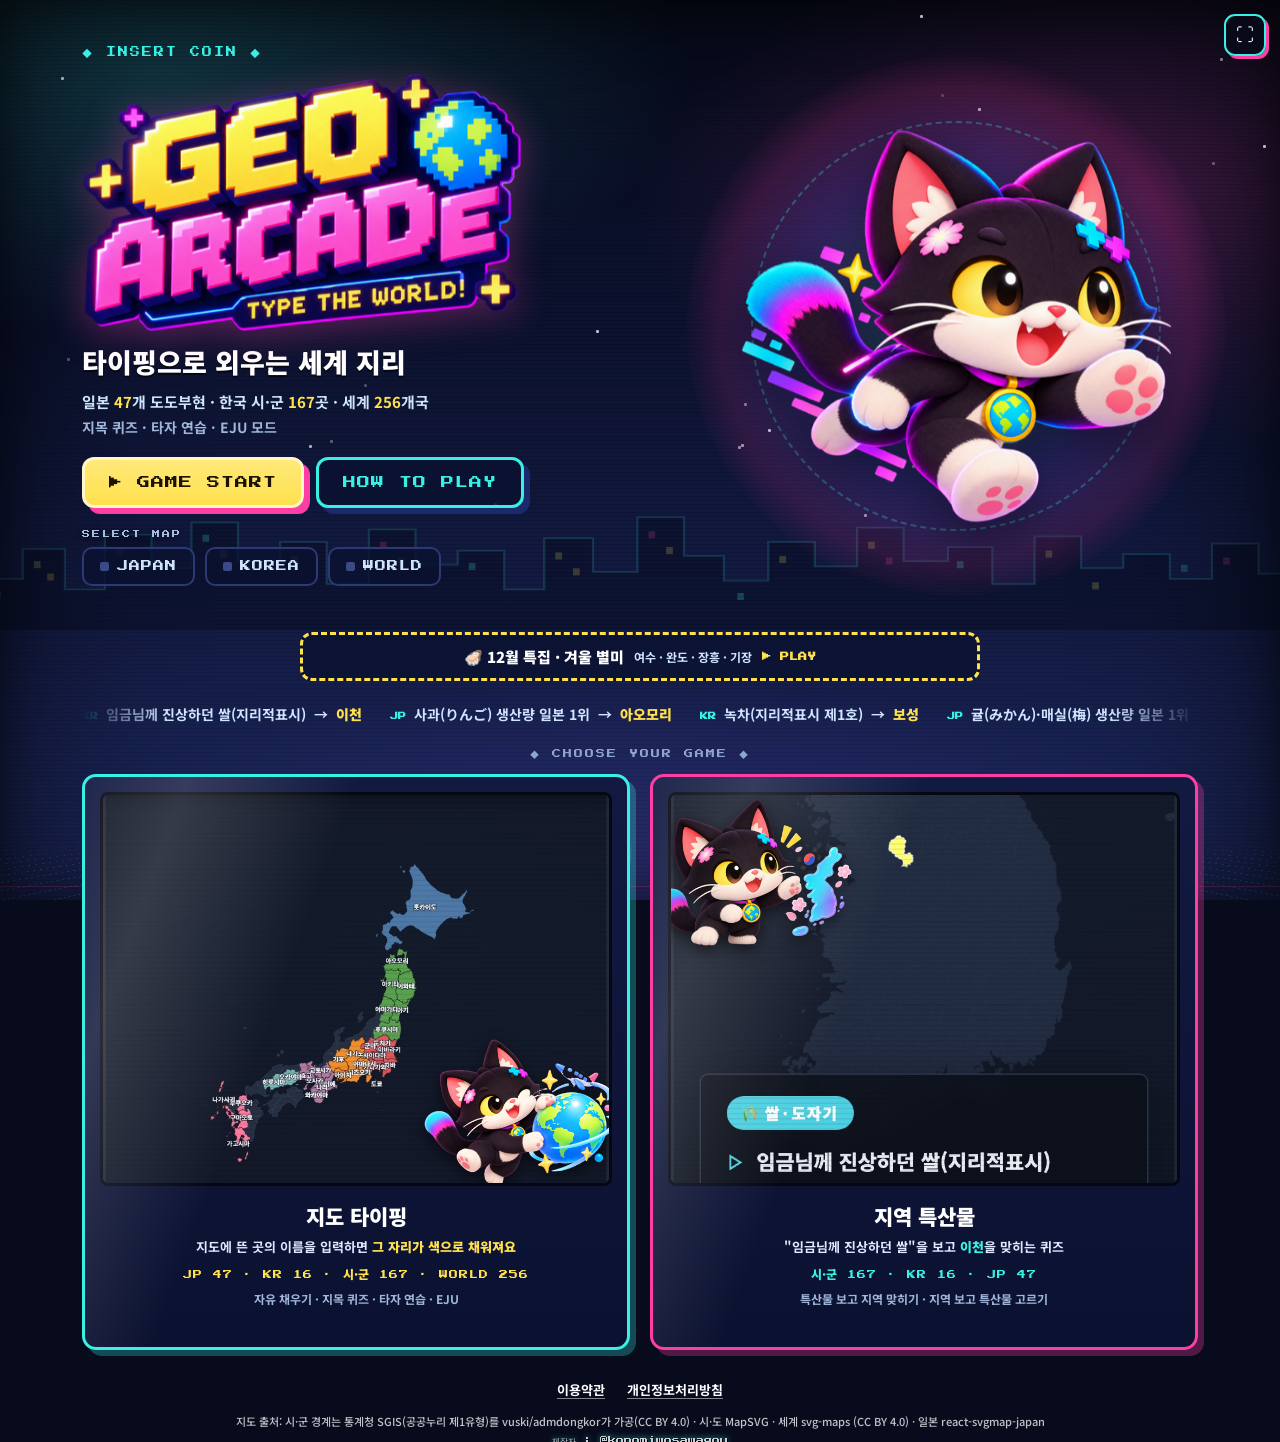
==== commit 8f61dc49: "로비 리디자인 — 아케이드 히어로 + 모드 선택 캐릭터 교체 게임 로직·라우팅·데이터는 건드리지 않고 index.html 만 다시 짰다.  - 데스크톱 좌 55 / 우 45. gr" ====
--- a/index.html
+++ b/index.html
@@ -14,7 +14,7 @@
 <meta property="og:image:width" content="1200">
 <meta property="og:image:height" content="630">
 <meta name="twitter:card" content="summary_large_image">
-<meta name="theme-color" content="#1a0f42">
+<meta name="theme-color" content="#0b1026">
 <link rel="manifest" href="manifest.webmanifest">
 <link rel="icon" type="image/png" href="icon-192.png">
 <link rel="apple-touch-icon" href="apple-touch-icon.png">
@@ -25,150 +25,262 @@
 <link href="https://fonts.googleapis.com/css2?family=Press+Start+2P&family=Noto+Sans+KR:wght@500;700;900&display=swap" rel="stylesheet">
 <style>
 :root{
-  --yellow:#ffe14d; --pink:#ff2e93; --cyan:#59ffd0; --blue:#2bd3ff; --purple:#7c5cff;
-  --ink:#0a0620;
+  /* 밤바다 같은 네이비 + 네온 3색 */
+  --navy0:#070b1c; --navy1:#0c1230; --navy2:#141c46; --navy3:#1d2a63;
+  --cyan:#38f0e4; --magenta:#ff3ea5; --yellow:#ffe14d; --blue:#2bd3ff; --violet:#7c5cff;
+  --ink:#050814;
   --pix:"Press Start 2P", ui-monospace, monospace;
   --kr:"Noto Sans KR", sans-serif;
 }
 *{box-sizing:border-box}
-html,body{margin:0;height:100%}
+html,body{height:100%}
 body{
-  min-height:100vh;overflow-x:hidden;overflow-y:auto;position:relative;color:#fff;
-  font-family:var(--kr);
-  background:linear-gradient(180deg,#2a0f4e 0%,#3d1163 40%,#5b1670 70%,#7a1e63 100%);
-  display:flex;flex-direction:column;align-items:center;
-}
-/* 하늘 광원 (정적) */
-body::before{content:"";position:fixed;inset:0;z-index:0;pointer-events:none;
-  background:radial-gradient(120% 80% at 50% -10%,#ff2e9333,transparent 60%),
-             radial-gradient(100% 70% at 50% 120%,#2bd3ff22,transparent 60%);}
-/* synthwave grid floor */
-.floor{position:fixed;left:50%;bottom:0;width:200%;height:46vh;transform:translateX(-50%) perspective(320px) rotateX(66deg);transform-origin:bottom center;z-index:1;pointer-events:none;
-  background-image:linear-gradient(#ff2e9366 2px,transparent 2px),linear-gradient(90deg,#ff2e9355 2px,transparent 2px);
-  background-size:44px 44px;animation:road 1.1s linear infinite;
-  mask-image:linear-gradient(180deg,transparent,#000 55%);-webkit-mask-image:linear-gradient(180deg,transparent,#000 55%);}
-@keyframes road{to{background-position:0 44px}}
-/* sun */
-.sun{position:fixed;left:50%;bottom:30vh;transform:translateX(-50%);width:220px;height:220px;border-radius:50%;z-index:0;pointer-events:none;
-  background:linear-gradient(180deg,#ffe14d,#ff6ec7 60%,#ff2e93);opacity:.9;
-  filter:drop-shadow(0 0 40px #ff2e9377);
-  -webkit-mask:repeating-linear-gradient(#000 0 12px,transparent 12px 17px);mask:repeating-linear-gradient(#000 0 12px,transparent 12px 17px);}
-/* CRT scanlines + flicker + vignette */
-.crt{position:fixed;inset:0;z-index:40;pointer-events:none;
-  background:repeating-linear-gradient(0deg,#0000 0 3px,#00000016 3px 4px);
-  animation:flick 9s steps(80) infinite;}
-@keyframes flick{0%,98%{opacity:.5}99%{opacity:.42}100%{opacity:.5}}
-.vig{position:fixed;inset:0;z-index:41;pointer-events:none;box-shadow:inset 0 0 160px #000a, inset 0 0 40px #0006;}
-/* stars */
-.star{position:fixed;width:3px;height:3px;background:#fff;z-index:0;border-radius:1px;animation:tw 2.4s ease-in-out infinite;}
-@keyframes tw{0%,100%{opacity:.15;transform:scale(.6)}50%{opacity:1;transform:scale(1)}}
-
-.wrap{position:relative;z-index:20;width:100%;max-width:860px;padding:22px;text-align:center;margin:auto}
-
-.coin{font-family:var(--pix);font-size:10px;letter-spacing:2px;color:var(--cyan);margin-bottom:18px;animation:blink 1.1s steps(2) infinite}
-@keyframes blink{50%{opacity:0}}
-
-.title{font-family:var(--pix);line-height:1.15;margin:0;font-size:clamp(24px,6.5vw,46px);color:var(--yellow);
-  text-shadow:3px 3px 0 var(--pink), 6px 6px 0 #00000055;letter-spacing:1px;animation:bob 3s ease-in-out infinite}
-@keyframes bob{50%{transform:translateY(-6px)}}
-.sub{font-family:var(--kr);font-weight:900;font-size:clamp(15px,3.4vw,20px);margin:14px 0 4px;color:#fff;text-shadow:2px 2px 0 #00000066}
-.tagline{font-family:var(--kr);font-weight:700;color:#ffd6f0;opacity:.85;font-size:13px;margin:0 0 26px}
-
-/* 문제 예시 띠: 실제 단서 → 정답 (build_all.py가 데이터에서 채운다) */
+  margin:0;background:var(--navy0);color:#fff;font-family:var(--kr);
+  min-height:100dvh;display:flex;flex-direction:column;align-items:center;
+  overflow-x:hidden;
+}
+
+/* ===== 배경: 네이비 그라데이션 · 네온 글로우 · 도시 실루엣 · 원근 격자 ===== */
+.bg{position:fixed;inset:0;z-index:0;pointer-events:none;overflow:hidden}
+.bg-grad{position:absolute;inset:0;
+  background:linear-gradient(180deg,var(--navy0) 0%,var(--navy1) 38%,var(--navy2) 72%,var(--navy3) 100%)}
+.bg-glow{position:absolute;inset:0;
+  background:
+    radial-gradient(60vw 42vh at 12% 8%, rgba(56,240,228,.20), transparent 70%),
+    radial-gradient(55vw 40vh at 88% 22%, rgba(255,62,165,.22), transparent 70%),
+    radial-gradient(70vw 34vh at 50% 100%, rgba(124,92,255,.22), transparent 72%)}
+/* 글자 뒤로 물러나 있어야 한다 — 진하면 모드 버튼·문구와 싸운다 */
+.bg-city{position:absolute;left:-2%;bottom:30vh;width:104%;height:min(150px,17vh);opacity:.5}
+.bg-city .blk{fill:#080d22}
+.bg-city .edge{fill:none;stroke:var(--cyan);stroke-width:2;opacity:.3}
+.bg-city .win{fill:var(--yellow);opacity:.38}
+.bg-city .win.c{fill:var(--cyan);opacity:.42}
+.bg-city .win.m{fill:var(--magenta);opacity:.38}
+.bg-grid{position:absolute;left:50%;bottom:0;width:230%;height:34vh;
+  transform:translateX(-50%) perspective(340px) rotateX(70deg);transform-origin:bottom center;
+  background-image:
+    linear-gradient(rgba(255,62,165,.42) 2px,transparent 2px),
+    linear-gradient(90deg,rgba(56,240,228,.30) 2px,transparent 2px);
+  background-size:52px 52px;
+  -webkit-mask:linear-gradient(180deg,transparent,#000 42%);mask:linear-gradient(180deg,transparent,#000 42%)}
+.bg-scan{position:absolute;inset:0;background:repeating-linear-gradient(0deg,#0000 0 3px,#00000018 3px 4px);
+  animation:flick 9s steps(80) infinite}
+@keyframes flick{0%,98%{opacity:.55}99%{opacity:.45}100%{opacity:.55}}
+.bg-vig{position:absolute;inset:0;box-shadow:inset 0 0 180px #000a, inset 0 0 50px #0007}
+.star{position:fixed;width:3px;height:3px;background:#fff;z-index:0;border-radius:1px;
+  animation:tw 2.4s ease-in-out infinite;pointer-events:none}
+@keyframes tw{0%,100%{opacity:.14;transform:scale(.6)}50%{opacity:.9;transform:scale(1)}}
+
+/* ===== 공통 ===== */
+.wrap{position:relative;z-index:20;width:100%;max-width:1160px;padding:20px 22px 0;margin:auto}
+.sr-only{position:absolute;width:1px;height:1px;overflow:hidden;clip:rect(0 0 0 0)}
+.fsbtn{position:fixed;top:14px;right:14px;z-index:80;width:42px;height:42px;border-radius:11px;
+  background:#070b1caa;border:2px solid var(--cyan);color:#fff;font-size:18px;cursor:pointer;
+  display:flex;align-items:center;justify-content:center;box-shadow:3px 3px 0 var(--magenta)}
+.fsbtn:hover{filter:brightness(1.15)}
+.fsbtn:active{transform:translate(2px,2px);box-shadow:1px 1px 0 var(--magenta)}
+.fsbtn:focus-visible{outline:3px solid var(--yellow);outline-offset:3px}
+
+/* ===== HERO: 데스크톱 좌 55 / 우 45 ===== */
+.hero{display:grid;gap:0 clamp(16px,3vw,44px);align-items:center;
+  grid-template-columns:55fr 45fr;
+  grid-template-areas:
+    "coin cat"
+    "logo cat"
+    "copy cat"
+    "cta  cat"
+    "mode cat"
+    "strk cat";
+  padding:clamp(10px,3vh,34px) 0 clamp(14px,3vh,30px)}
+.coin{grid-area:coin;font-family:var(--pix);font-size:10px;letter-spacing:2px;color:var(--cyan);
+  margin-bottom:12px;animation:blink 1.1s steps(2) infinite}
+@keyframes blink{50%{opacity:.25}}
+
+.logo{grid-area:logo;width:min(440px,100%);height:auto;display:block;object-fit:contain;
+  margin:0 0 6px;filter:drop-shadow(0 6px 18px rgba(255,62,165,.35))}
+
+.copy{grid-area:copy;margin:6px 0 0}
+.copy h2{margin:0;font-size:clamp(19px,2.6vw,27px);font-weight:900;line-height:1.35;
+  text-shadow:0 2px 0 #0009}
+.copy .lead{margin:10px 0 0;font-size:clamp(13px,1.5vw,15px);font-weight:700;color:#cfe4ff}
+.copy .lead b{color:var(--yellow)}
+.copy .sub{margin:5px 0 0;font-size:clamp(12px,1.4vw,14px);font-weight:700;color:#9fb6da}
+
+.cta{grid-area:cta;display:flex;gap:12px;flex-wrap:wrap;margin:20px 0 0}
+.btn-start,.btn-how{font-family:var(--pix);font-size:13px;letter-spacing:1px;text-decoration:none;
+  border-radius:12px;padding:16px 24px;cursor:pointer;display:inline-flex;align-items:center;gap:8px;
+  transition:transform .15s cubic-bezier(.2,.9,.2,1),box-shadow .15s,filter .15s}
+.btn-start{background:linear-gradient(180deg,#ffe97a,var(--yellow));color:#1b1200;
+  border:3px solid #fff6c9;box-shadow:6px 6px 0 var(--magenta)}
+.btn-start:hover{transform:translate(-2px,-2px);box-shadow:9px 9px 0 var(--magenta);filter:brightness(1.05)}
+.btn-start:active{transform:translate(3px,3px);box-shadow:2px 2px 0 var(--magenta)}
+.btn-how{background:#0b1230cc;color:var(--cyan);border:3px solid var(--cyan);box-shadow:6px 6px 0 #1b2a6b}
+.btn-how:hover{transform:translate(-2px,-2px);box-shadow:9px 9px 0 #1b2a6b;filter:brightness(1.12)}
+.btn-how:active{transform:translate(3px,3px);box-shadow:2px 2px 0 #1b2a6b}
+.btn-start:focus-visible,.btn-how:focus-visible{outline:3px solid #fff;outline-offset:3px}
+
+/* 모드 선택 — 고르면 캐릭터가 바뀐다 */
+.mode{grid-area:mode;margin:22px 0 0}
+.mode .lab{font-family:var(--pix);font-size:8px;letter-spacing:2px;color:#a8bee0;margin-bottom:9px;text-shadow:0 2px 6px #050814}
+.mode .row{display:flex;gap:10px;flex-wrap:wrap}
+.mode button{font-family:var(--pix);font-size:11px;letter-spacing:1px;color:#cfe4ff;cursor:pointer;
+  background:#0b1230cc;border:2px solid #2c3a74;border-radius:10px;padding:12px 16px;
+  display:inline-flex;align-items:center;gap:8px;transition:.16s}
+.mode button .dot{width:9px;height:9px;border-radius:2px;background:#3a4a86;transition:.16s}
+.mode button:hover{border-color:var(--cyan);color:#fff;transform:translateY(-2px)}
+.mode button[aria-pressed="true"]{border-color:var(--yellow);color:#fff;background:#1a1430cc;
+  box-shadow:0 0 0 1px var(--yellow) inset, 0 6px 18px rgba(255,225,77,.18)}
+.mode button[aria-pressed="true"] .dot{background:var(--yellow)}
+.mode button:focus-visible{outline:3px solid var(--cyan);outline-offset:3px}
+
+.strk{grid-area:strk;margin:18px 0 0;min-height:1px;font-size:14px;font-weight:900;color:var(--yellow);
+  text-shadow:0 2px 0 #0008}
+
+/* 캐릭터: 뒤에 radial glow, 그림 자체에는 필터를 거의 걸지 않는다 */
+.cat{grid-area:cat;position:relative;display:flex;align-items:center;justify-content:center;
+  min-height:clamp(240px,42vh,430px)}
+.cat .halo{position:absolute;left:50%;top:50%;width:min(112%,540px);aspect-ratio:1;transform:translate(-50%,-50%);
+  border-radius:50%;pointer-events:none;
+  background:radial-gradient(circle,rgba(56,240,228,.30) 0%,rgba(124,92,255,.22) 42%,rgba(255,62,165,.14) 62%,transparent 72%);
+  animation:halo 5.5s ease-in-out infinite}
+@keyframes halo{0%,100%{transform:translate(-50%,-50%) scale(1)}50%{transform:translate(-50%,-50%) scale(1.06)}}
+.cat .ring{position:absolute;left:50%;top:50%;width:min(86%,410px);aspect-ratio:1;transform:translate(-50%,-50%);
+  border-radius:50%;border:2px dashed rgba(56,240,228,.28);animation:spin 24s linear infinite}
+@keyframes spin{to{transform:translate(-50%,-50%) rotate(360deg)}}
+.cat .stage{position:relative;width:min(100%,430px);aspect-ratio:1/.92}
+.cat img{position:absolute;inset:0;width:100%;height:100%;object-fit:contain;
+  opacity:0;transform:scale(.94);transition:opacity .26s ease,transform .26s ease;
+  filter:drop-shadow(0 16px 26px rgba(0,0,0,.45))}
+.cat img.on{opacity:1;transform:scale(1)}
+.cat .float{animation:float 4.5s ease-in-out infinite}
+@keyframes float{0%,100%{transform:translateY(0)}50%{transform:translateY(-10px)}}
+
+/* ===== 이달의 특집 · 문제 예시 띠 ===== */
+.season{display:none;align-items:center;justify-content:center;gap:10px;flex-wrap:wrap;margin:0 auto 20px;max-width:680px;
+  text-decoration:none;color:#fff;font-weight:900;font-size:15px;background:#0b1230cc;
+  border:3px dashed var(--yellow);border-radius:12px;padding:11px 16px;transition:transform .15s}
+.season.show{display:flex}
+.season:hover{transform:translateY(-2px)}
+.season small{font-weight:700;color:#cfe4ff;font-size:12px}
+.season .go{font-family:var(--pix);font-size:9px;color:var(--yellow)}
+.season:focus-visible,.cab:focus-visible{outline:3px solid var(--cyan);outline-offset:3px}
+
 .ticker{overflow:hidden;white-space:nowrap;margin:0 0 24px;
   -webkit-mask:linear-gradient(90deg,transparent,#000 8%,#000 92%,transparent);mask:linear-gradient(90deg,transparent,#000 8%,#000 92%,transparent)}
 .ticker .run{display:inline-flex;gap:28px;padding-right:28px;animation:slide 60s linear infinite}
 .ticker:hover .run{animation-play-state:paused}
-.ticker .it{display:inline-flex;align-items:baseline;gap:8px;font-size:14px;font-weight:700;color:#ffd6f0}
+.ticker .it{display:inline-flex;align-items:baseline;gap:8px;font-size:14px;font-weight:700;color:#cfe4ff}
 .ticker .tag{font-family:var(--pix);font-size:8px;color:var(--cyan)}
 .ticker .ans{font-weight:900;color:var(--yellow)}
 @keyframes slide{to{transform:translateX(-50%)}}
 
+/* ===== 두 게임 카드 ===== */
+.pick{font-family:var(--pix);font-size:9px;letter-spacing:2px;color:#8fa6cc;text-align:center;margin:0 0 12px}
 .cards{display:grid;grid-template-columns:1fr 1fr;gap:20px}
-@media(max-width:560px){.cards{grid-template-columns:1fr}}
-
-.cab{position:relative;text-decoration:none;color:#fff;border-radius:12px;padding:16px 16px 18px;
-  border:4px solid var(--yellow);box-shadow:7px 7px 0 var(--pink);
-  background:linear-gradient(180deg,#2a1a5c,#1a0f42);overflow:hidden;
+@media(max-width:620px){.cards{grid-template-columns:1fr}}
+.cab{position:relative;text-decoration:none;color:#fff;border-radius:14px;padding:15px 15px 17px;
+  border:3px solid var(--cyan);box-shadow:6px 6px 0 rgba(56,240,228,.28);
+  background:linear-gradient(180deg,#121a42,#0b1130);overflow:hidden;
   transition:transform .16s cubic-bezier(.2,.9,.2,1),box-shadow .16s;display:flex;flex-direction:column;align-items:center;gap:6px}
-.cab.alt{border-color:var(--cyan);box-shadow:7px 7px 0 var(--blue)}
+.cab.alt{border-color:var(--magenta);box-shadow:6px 6px 0 rgba(255,62,165,.3)}
 .cab::after{content:"";position:absolute;top:-60%;left:-30%;width:60%;height:220%;transform:rotate(20deg);
-  background:linear-gradient(90deg,transparent,#ffffff33,transparent);transition:.5s}
-.cab:hover{transform:translate(-3px,-3px) rotate(-1deg);box-shadow:11px 11px 0 var(--pink)}
-.cab.alt:hover{box-shadow:11px 11px 0 var(--blue)}
+  background:linear-gradient(90deg,transparent,#ffffff26,transparent);transition:.5s}
+.cab:hover{transform:translate(-3px,-3px);box-shadow:10px 10px 0 rgba(56,240,228,.32)}
+.cab.alt:hover{box-shadow:10px 10px 0 rgba(255,62,165,.34)}
 .cab:hover::after{left:130%}
-.cab.pressed{transform:translate(4px,4px) scale(.97);box-shadow:2px 2px 0 var(--pink)}
-.cab.alt.pressed{box-shadow:2px 2px 0 var(--blue)}
-/* 실제 게임 화면 (build_brand.py가 게임을 조작한 상태로 찍는다) */
-.shot{margin:0 0 6px;width:100%;aspect-ratio:13/10;border:3px solid #0a0620;border-radius:6px;overflow:hidden;background:#0d1420}
+.cab.pressed{transform:translate(4px,4px) scale(.98);box-shadow:2px 2px 0 rgba(56,240,228,.3)}
+.shot{position:relative;margin:0 0 6px;width:100%;aspect-ratio:13/10;border:3px solid #050814;border-radius:8px;overflow:hidden;background:#0a1022}
 .shot img{display:block;width:100%;height:100%;object-fit:cover}
-.cab .say{font-family:var(--kr);font-size:13px;font-weight:700;color:#fff;line-height:1.55}
+/* 카드 그림 앞 고양이 — .shot img 규칙보다 셀렉터가 세야 크기가 먹는다 */
+.shot .cabcat{position:absolute;bottom:-1%;height:38%;width:auto;z-index:2;opacity:0;object-fit:contain;
+  filter:drop-shadow(0 5px 8px rgba(0,0,0,.6));transition:opacity .4s ease,transform .22s cubic-bezier(.2,.9,.2,1)}
+.shot .cabcat.on{opacity:1}
+.shot .cabcat.right{right:-2%}
+/* 특산물 화면은 아래쪽이 단서 칸이라 왼쪽 위 빈 곳에 세운다 */
+.shot .cabcat.left{left:-3%;top:1%;bottom:auto}
+.cab:hover .shot .cabcat{transform:translateY(-5px) scale(1.05)}
+.cab .name{font-weight:900;font-size:21px;margin-top:3px}
+.cab .say{font-size:13px;font-weight:700;color:#dce9ff;line-height:1.55;margin:0}
 .cab .say b{color:var(--yellow);font-weight:900}
 .cab.alt .say b{color:var(--cyan)}
-.name{font-family:var(--kr);font-weight:900;font-size:22px;margin-top:4px}
-.lv{font-family:var(--pix);font-size:9px;color:var(--yellow);letter-spacing:1px;line-height:1.8}
-.lv .k{font-family:var(--kr);font-size:12px;font-weight:900;letter-spacing:0}
+.cab .lv{font-family:var(--pix);font-size:9px;color:var(--yellow);letter-spacing:1px;line-height:1.8}
+.cab .lv .k{font-family:var(--kr);font-size:12px;font-weight:900;letter-spacing:0}
 .cab.alt .lv{color:var(--cyan)}
-.modes{font-family:var(--kr);font-size:12px;color:#ffd6f0;opacity:.8;font-weight:700}
-.sel{font-family:var(--pix);font-size:9px;letter-spacing:1px;color:#fff;margin-top:8px;opacity:0;transform:translateY(4px);transition:.2s}
+.cab .modes{font-size:12px;color:#9fb6da;font-weight:700}
+.cab .sel{font-family:var(--pix);font-size:9px;letter-spacing:1px;color:#fff;margin-top:8px;opacity:0;transform:translateY(4px);transition:.2s}
 .cab:hover .sel{opacity:1;transform:none;animation:blink 1s steps(2) infinite}
 
-.foot{margin-top:26px;display:flex;justify-content:center;gap:6px 18px;flex-wrap:wrap;font-family:var(--kr);font-size:13px;font-weight:700}
+/* ===== HOW TO PLAY ===== */
+.howwrap{position:fixed;inset:0;z-index:120;display:none;align-items:center;justify-content:center;padding:16px;
+  background:rgba(4,7,20,.82);backdrop-filter:blur(3px)}
+.howwrap.open{display:flex}
+.howbox{width:min(560px,100%);max-height:88dvh;overflow:auto;background:#0c1230;border:3px solid var(--cyan);
+  border-radius:14px;box-shadow:7px 7px 0 var(--magenta)}
+.howhead{display:flex;align-items:center;gap:10px;padding:14px 16px;border-bottom:2px solid #222e64}
+.howhead h3{flex:1;margin:0;font-family:var(--pix);font-size:12px;color:var(--cyan);letter-spacing:1px;line-height:1.5}
+.howhead button{background:none;border:2px solid #2c3a74;color:#cfe4ff;border-radius:9px;width:34px;height:34px;
+  font-size:16px;cursor:pointer}
+.howhead button:hover{border-color:var(--magenta);color:#fff}
+.howbody{padding:14px 16px 18px;display:flex;flex-direction:column;gap:11px}
+.howrow{display:flex;gap:11px;align-items:flex-start;background:#111a44;border:2px solid #222e64;border-radius:10px;padding:10px 12px}
+.howrow .i{font-size:20px;line-height:1.2}
+.howrow b{display:block;font-size:13.5px;color:#fff}
+.howrow small{display:block;font-size:12px;color:#a9bde0;font-weight:600;line-height:1.55;margin-top:3px}
+.hownote{font-size:12px;color:#8fa6cc;font-weight:700;line-height:1.6;padding:2px 2px 0}
+
+/* ===== 바닥 ===== */
+.foot{margin-top:26px;display:flex;justify-content:center;gap:6px 18px;flex-wrap:wrap;font-size:13px;font-weight:700}
 .foot a{color:#fff;text-decoration:underline;text-underline-offset:3px;text-decoration-color:#ffffff80;padding:4px 2px}
 .foot a:hover{text-decoration-color:var(--yellow)}
 .foot a:focus-visible{outline:2px solid var(--cyan);outline-offset:2px;border-radius:3px}
-.attrib{margin-top:10px;font-family:var(--kr);font-size:11px;font-weight:500;color:#ffffffc7;line-height:1.6}
-/* 이달의 특집 배너 · 연속 공부 */
-.season{display:none;align-items:center;justify-content:center;gap:10px;flex-wrap:wrap;margin:0 auto 22px;max-width:620px;
-  text-decoration:none;color:#fff;font-family:var(--kr);font-weight:900;font-size:15px;background:#0a0620b3;
-  border:3px dashed var(--yellow);border-radius:12px;padding:11px 16px;transition:transform .15s}
-.season.show{display:flex}
-.season:hover{transform:translateY(-2px)}
-.season:focus-visible,.cab:focus-visible{outline:3px solid var(--cyan);outline-offset:3px}
-.season small{font-weight:700;color:#ffd6f0;font-size:12px}
-.season .go{font-family:var(--pix);font-size:9px;color:var(--yellow)}
-.streak{font-family:var(--kr);font-weight:900;font-size:14px;color:#ffe14d;margin:-12px 0 18px;min-height:1px;text-shadow:2px 2px 0 #0008}
-.sr-only{position:absolute;width:1px;height:1px;overflow:hidden;clip:rect(0 0 0 0)}
-.credit{position:relative;z-index:20;margin:4px 0 18px;font-family:var(--pix);font-size:8px;line-height:1.4;color:#fff;opacity:.8;text-shadow:1px 1px 0 #000,0 0 6px var(--cyan)}
+.attrib{margin-top:10px;font-size:11px;font-weight:500;color:#ffffffc0;line-height:1.6;text-align:center}
+.credit{position:relative;z-index:20;margin:4px 0 18px;font-family:var(--pix);font-size:8px;line-height:1.4;color:#fff;
+  opacity:.8;text-shadow:1px 1px 0 #000,0 0 6px var(--cyan);text-align:center}
+
+/* ===== 태블릿: 캐릭터를 줄인다 ===== */
+@media(max-width:1000px){
+  .hero{grid-template-columns:57fr 43fr;gap:0 18px}
+  .cat{min-height:clamp(200px,32vh,320px)}
+  .cat .stage{width:min(100%,320px)}
+  .logo{width:min(360px,100%)}
+}
+/* ===== 모바일: 로고 → 캐릭터 → 카피 → START → 모드 ===== */
+@media(max-width:760px){
+  .wrap{padding:16px 16px 0}
+  .hero{grid-template-columns:1fr;justify-items:center;text-align:center;gap:0;
+    grid-template-areas:"coin" "logo" "cat" "copy" "cta" "mode" "strk"}
+  .logo{width:min(320px,86%);margin-bottom:2px}
+  .cat{min-height:0;margin:2px 0 6px}
+  .cat .stage{width:min(88vw,300px)}
+  .cat .halo{width:min(120%,360px)}
+  .cat .ring{display:none}
+  .cta{justify-content:center;margin-top:16px;width:100%}
+  .btn-start,.btn-how{flex:1 1 auto;justify-content:center;font-size:12px;padding:15px 14px}
+  .mode{margin-top:18px;width:100%}
+  .mode .row{justify-content:center}
+  .mode button{flex:1 1 30%;justify-content:center;font-size:10px;padding:11px 8px}
+  .strk{margin-top:14px}
+}
+@media(prefers-reduced-motion:reduce){
+  *,*::before,*::after{animation:none !important;transition:none !important}
+  #crton{display:none}
+  .ticker{overflow-x:auto;-webkit-mask:none;mask:none}
+  .ticker .run{flex-wrap:nowrap}
+}
+
 /* ===== CRT power-on intro ===== */
 #crton{position:fixed;inset:0;z-index:9999;pointer-events:none;overflow:hidden}
 #crton .bar{position:absolute;left:0;right:0;height:51%;background:#000}
 #crton .bar.top{top:0;transform-origin:top;animation:crtBar 1.15s cubic-bezier(.7,0,.25,1) forwards}
 #crton .bar.bot{bottom:0;transform-origin:bottom;animation:crtBar 1.15s cubic-bezier(.7,0,.25,1) forwards}
 @keyframes crtBar{0%,18%{transform:scaleY(1)}52%{transform:scaleY(0)}100%{transform:scaleY(0)}}
-#crton .seam{position:absolute;top:50%;left:50%;right:50%;height:3px;transform:translateY(-50%);background:#fff;box-shadow:0 0 22px 6px #fff,0 0 60px 12px #bfefff;animation:crtSeam 1.15s ease-out forwards}
+#crton .seam{position:absolute;top:50%;left:50%;right:50%;height:3px;transform:translateY(-50%);background:#fff;
+  box-shadow:0 0 22px 6px #fff,0 0 60px 12px #bfefff;animation:crtSeam 1.15s ease-out forwards}
 @keyframes crtSeam{0%{left:50%;right:50%;opacity:0;height:3px}9%{left:0;right:0;opacity:1;height:3px}18%{opacity:1;height:3px}33%{opacity:1;height:100%}45%{opacity:0;height:100%}100%{opacity:0}}
-#crton .noise{position:absolute;inset:0;mix-blend-mode:screen;opacity:0;
-  background-image:url("data:image/svg+xml,%3Csvg xmlns='http://www.w3.org/2000/svg' width='140' height='140'%3E%3Cfilter id='n'%3E%3CfeTurbulence type='fractalNoise' baseFrequency='0.85' numOctaves='2' stitchTiles='stitch'/%3E%3C/filter%3E%3Crect width='100%25' height='100%25' filter='url(%23n)'/%3E%3C/svg%3E");
-  animation:crtNoiseOp 1.15s steps(1) forwards, crtNoiseMv .11s steps(4) infinite}
-@keyframes crtNoiseOp{0%,28%{opacity:0}33%{opacity:.55}42%{opacity:.2}50%{opacity:.45}60%{opacity:.12}72%{opacity:.3}85%{opacity:.05}100%{opacity:0}}
-@keyframes crtNoiseMv{0%{background-position:0 0}25%{background-position:40px -30px}50%{background-position:-25px 20px}75%{background-position:15px 35px}100%{background-position:-40px -10px}}
 .wrap{animation:crtWrap 1.15s ease-out}
 @keyframes crtWrap{0%,28%{opacity:0;transform:scaleY(.55);filter:brightness(3)}38%{opacity:1;transform:none;filter:brightness(2.2) contrast(1.3)}42%{transform:translateX(-7px);filter:contrast(1.5) hue-rotate(12deg)}45%{transform:translateX(6px)}48%{transform:translateX(-3px);filter:contrast(1.2)}51%{transform:translateX(0)}100%{opacity:1;transform:none;filter:none}}
 body.crtdone #crton{display:none}
-/* fullscreen button (top-right) */
-.fsbtn{position:fixed;top:14px;right:14px;z-index:80;width:42px;height:42px;border-radius:11px;
-  background:#0a0620aa;border:2px solid var(--yellow);color:#fff;font-size:18px;cursor:pointer;
-  display:flex;align-items:center;justify-content:center;box-shadow:3px 3px 0 var(--pink)}
-.fsbtn:hover{filter:brightness(1.1)}
-.fsbtn:active{transform:translate(2px,2px);box-shadow:1px 1px 0 var(--pink)}
-.fsbtn:focus-visible{outline:3px solid var(--cyan);outline-offset:3px}
-/* 움직임 줄이기 설정: 장식 애니메이션을 멈추고, 문제 예시 띠는 손으로 넘겨 보게 */
-@media (prefers-reduced-motion: reduce){
-  *,*::before,*::after{animation:none !important;transition:none !important}
-  #crton{display:none}
-  .ticker{overflow-x:auto;-webkit-mask:none;mask:none}
-  .ticker .run{flex-wrap:nowrap}
-}
-/* mobile / short screens: allow scroll, shrink decor so cards never get squished */
-@media(max-width:560px),(max-height:660px){
-  body{padding:64px 16px 24px}
-  .sun{display:none}   /* 휴대폰에는 제목 뒤 말고 둘 빈자리가 없다 — 글자 대비를 우선한다 (바닥 격자·별은 유지) */
-  .floor{height:36vh}
-  .ticker{margin-bottom:18px}
-  .cab{padding:14px 12px 16px}
-  .fsbtn{width:38px;height:38px;font-size:16px}
-}
+
 /* ---- 고양이 역장 (src/mascot.css 를 build_all.py 가 채운다) ---- */
 /*MASCOTCSS*//* ===================== MASCOT — 고양이 역장 =====================
    원본 PNG(mascot/*.png)를 상태별로 겹쳐 두고 하나만 보여 준다.
@@ -287,48 +399,85 @@
   .mas-say{transition:none}
 }
 /*END*/
-/* 고양이는 제목 오른쪽에 겹쳐 세운다 — 흐름에서 높이를 차지하면 카드가 화면 밖으로 밀린다 */
-/* 카드 그림 앞에 서 있는 고양이 — 그림 칸 안에 두어 카드 높이를 건드리지 않는다 */
-.shot{position:relative}
-/* .shot img 규칙(width/height 100%)보다 셀렉터가 세야 한다 */
-.shot .cabcat{position:absolute;bottom:-1%;height:38%;width:auto;z-index:2;opacity:0;
-  object-fit:contain;filter:drop-shadow(0 5px 8px rgba(0,0,0,.6));
-  transition:opacity .4s ease,transform .22s cubic-bezier(.2,.9,.2,1)}
-.shot .cabcat.on{opacity:1}
-.shot .cabcat.right{right:-2%}
-/* 특산물 화면은 아래쪽이 단서 칸이라 왼쪽 위 빈 곳에 세운다 */
-.shot .cabcat.left{left:-3%;top:1%;bottom:auto}
-.cab:hover .shot .cabcat{transform:translateY(-5px) scale(1.05)}
-@media(max-width:560px){ .shot .cabcat{height:34%} }
-
-.lobbycat{position:absolute;right:0;top:18px;width:184px;z-index:22;
-  --panel:#1b1242; --panel2:#251a52; --line:#3b2f6b; --text:#ffffff; --sub:#c9bbef;
-  --accent:var(--blue); --gold:var(--yellow); --miss:var(--pink)}
-.lobbycat .mas{width:184px}
-.lobbycat .mas-say{font-size:12.5px;max-width:176px;box-shadow:3px 3px 0 #0006}
-@media(max-width:880px){ .lobbycat{display:none} }   /* 좁으면 제목과 겹친다 */
 </style>
 </head>
 <body>
-<div id="crton"><div class="bar top"></div><div class="bar bot"></div><div class="seam"></div><div class="noise"></div></div>
+<div id="crton"><div class="bar top"></div><div class="bar bot"></div><div class="seam"></div></div>
 <button id="fsbtn" class="fsbtn" title="전체화면 전환" aria-label="전체화면">⛶</button>
 <h1 class="sr-only">GEO ARCADE 로비: 지도 타이핑과 지역 특산물 중 게임을 고르세요</h1>
-<div class="sun"></div>
-<div class="floor"></div>
-<div class="crt"></div>
-<div class="vig"></div>
+
+<div class="bg" aria-hidden="true">
+  <div class="bg-grad"></div>
+  <div class="bg-glow"></div>
+  <svg class="bg-city" viewBox="0 0 1200 170" preserveAspectRatio="none">
+    <path class="blk" d="M0,170 V112 H44 V78 H82 V124 H118 V62 H160 V100 H196 V48 H238 V92 H276 V70 H318 V118 H356 V56 H398 V96 H436 V80 H478 V124 H514 V66 H558 V104 H598 V42 H640 V86 H676 V114 H716 V70 H758 V98 H796 V54 H838 V92 H878 V76 H918 V118 H956 V64 H998 V100 H1036 V84 H1078 V112 H1116 V72 H1158 V106 H1200 V170 Z"/>
+    <path class="edge" d="M0,112 H44 V78 H82 V124 H118 V62 H160 V100 H196 V48 H238 V92 H276 V70 H318 V118 H356 V56 H398 V96 H436 V80 H478 V124 H514 V66 H558 V104 H598 V42 H640 V86 H676 V114 H716 V70 H758 V98 H796 V54 H838 V92 H878 V76 H918 V118 H956 V64 H998 V100 H1036 V84 H1078 V112 H1116 V72 H1158 V106 H1200"/>
+    <g>
+      <rect class="win c" x="18" y="126" width="6" height="8"/><rect class="win" x="54" y="92" width="6" height="8"/>
+      <rect class="win" x="66" y="106" width="6" height="8"/><rect class="win m" x="128" y="78" width="6" height="8"/>
+      <rect class="win" x="144" y="96" width="6" height="8"/><rect class="win c" x="206" y="62" width="6" height="8"/>
+      <rect class="win" x="222" y="80" width="6" height="8"/><rect class="win" x="286" y="86" width="6" height="8"/>
+      <rect class="win m" x="366" y="70" width="6" height="8"/><rect class="win" x="382" y="88" width="6" height="8"/>
+      <rect class="win c" x="446" y="94" width="6" height="8"/><rect class="win" x="524" y="82" width="6" height="8"/>
+      <rect class="win" x="540" y="100" width="6" height="8"/><rect class="win m" x="608" y="58" width="6" height="8"/>
+      <rect class="win" x="624" y="76" width="6" height="8"/><rect class="win c" x="688" y="128" width="6" height="8"/>
+      <rect class="win" x="726" y="86" width="6" height="8"/><rect class="win" x="806" y="70" width="6" height="8"/>
+      <rect class="win m" x="822" y="88" width="6" height="8"/><rect class="win c" x="886" y="92" width="6" height="8"/>
+      <rect class="win" x="966" y="80" width="6" height="8"/><rect class="win" x="1008" y="116" width="6" height="8"/>
+      <rect class="win c" x="1088" y="96" width="6" height="8"/><rect class="win m" x="1126" y="88" width="6" height="8"/>
+    </g>
+  </svg>
+  <div class="bg-grid"></div>
+  <div class="bg-scan"></div>
+  <div class="bg-vig"></div>
+</div>
 
 <div class="wrap">
-  <div class="coin">◆ INSERT COIN ◆</div>
-  <h2 class="title">GEO<br>ARCADE</h2>
-  <div class="sub">지리 메모리</div>
-  <p class="tagline">게임을 골라 스테이지를 클리어하세요 ▶</p>
-  <div class="lobbycat" id="lobbycat"></div>
-  <div class="streak" id="streak"></div>
+
+  <section class="hero">
+    <div class="coin">◆ INSERT COIN ◆</div>
+
+    <img class="logo" id="logo" width="480" height="284"
+         alt="GEO ARCADE — TYPE THE WORLD!" draggable="false">
+
+    <div class="copy">
+      <h2>타이핑으로 외우는 세계 지리</h2>
+      <p class="lead">일본 <b>47</b>개 도도부현 · 한국 시·군 <b>167</b>곳 · 세계 <b>256</b>개국</p>
+      <p class="sub">지목 퀴즈 · 타자 연습 · EJU 모드</p>
+    </div>
+
+    <div class="cta">
+      <a class="btn-start" id="startbtn" href="arcade.html">▶ GAME START</a>
+      <button class="btn-how" id="howbtn" type="button">HOW TO PLAY</button>
+    </div>
+
+    <div class="mode" id="mode">
+      <div class="lab">SELECT MAP</div>
+      <div class="row" role="group" aria-label="지도 고르기">
+        <button type="button" data-ds="jp"     data-art="map_jp"    aria-pressed="false"><span class="dot"></span>JAPAN</button>
+        <button type="button" data-ds="kr_sgg" data-art="map_kr"    aria-pressed="false"><span class="dot"></span>KOREA</button>
+        <button type="button" data-ds="world"  data-art="map_world" aria-pressed="false"><span class="dot"></span>WORLD</button>
+      </div>
+    </div>
+
+    <div class="strk" id="streak"></div>
+
+    <div class="cat">
+      <div class="halo" aria-hidden="true"></div>
+      <div class="ring" aria-hidden="true"></div>
+      <div class="stage float" id="catstage">
+        <img id="cat-hero" alt="GEO ARCADE 마스코트 고양이" draggable="false">
+        <img id="cat-map_jp" alt="" aria-hidden="true" draggable="false">
+        <img id="cat-map_kr" alt="" aria-hidden="true" draggable="false">
+        <img id="cat-map_world" alt="" aria-hidden="true" draggable="false">
+      </div>
+    </div>
+  </section>
+
   <a class="season" id="season" href="specialty.html"></a>
-
   <div class="ticker" id="ticker" role="region" aria-label="실제 문제 예시: 단서와 정답"></div>
 
+  <div class="pick">◆ CHOOSE YOUR GAME ◆</div>
   <div class="cards">
     <a class="cab" href="arcade.html">
       <figure class="shot"><img src="shot-arcade.jpg" width="780" height="600" alt="지도 타이핑 실제 화면: 일본 지도에서 맞힌 도도부현이 지방별 색으로 채워지고 이름이 표시된 모습"><img class="cabcat right" id="cabcat-arcade" alt="" aria-hidden="true" draggable="false"></figure>
@@ -353,6 +502,21 @@
 </div>
 <div class="credit">제작자 : @konomiwosawagou</div>
 
+<div class="howwrap" id="howwrap">
+  <div class="howbox" role="dialog" aria-modal="true" aria-labelledby="howtitle">
+    <div class="howhead"><h3 id="howtitle">HOW TO PLAY</h3><button type="button" id="howclose" aria-label="닫기">✕</button></div>
+    <div class="howbody">
+      <div class="howrow"><span class="i">🔍</span><div><b>지목 퀴즈</b><small>지도가 한 곳을 짚어 줍니다. 그곳의 이름을 입력하고 Enter. 모르겠으면 힌트를 누르세요.</small></div></div>
+      <div class="howrow"><span class="i">🗺️</span><div><b>자유 채우기</b><small>아는 곳부터 마음대로 입력합니다. 맞힐 때마다 그 자리가 색으로 채워집니다.</small></div></div>
+      <div class="howrow"><span class="i">⌨️</span><div><b>타자 연습</b><small>이름이 보이는 상태로 따라 칩니다. 지리를 몰라도 손이 먼저 외웁니다.</small></div></div>
+      <div class="howrow"><span class="i">🎓</span><div><b>EJU 지역</b><small>일본 유학시험 대비. 지역의 특징을 보고 지역을 맞히거나, 반대로 특징을 고릅니다.</small></div></div>
+      <div class="howrow"><span class="i">🍊</span><div><b>지역 특산물</b><small>"임금님께 진상하던 쌀" 같은 단서를 보고 시·군을 맞힙니다. 한국 167곳과 일본 47곳.</small></div></div>
+      <div class="hownote">📅 <b>오늘의 문제</b>는 매일 바뀌고 모두가 같은 5문제를 풉니다 · ⚔️ <b>도전장</b>을 보내면 친구가 같은 순서로 풉니다 ·
+        🐾 라운드를 끝내면 고양이 역장이 <b>역 스탬프</b>를 찍어 줍니다. 기록은 이 브라우저에 저장됩니다.</div>
+    </div>
+  </div>
+</div>
+
 <script>/*MASCOTJS*//* =======================================================================
    MASCOT — 고양이 역장 (build_artifact.py가 growth.js 앞에 붙인다)
 
@@ -381,7 +545,7 @@
    사용자가 만든 캐릭터 원본 PNG를 그대로 쓴다. 상태별로 한 장씩 겹쳐 두고
    CSS(data-e)로 하나만 보여 준다 — 바꿀 때 새로 받지 않아 깜빡임이 없다.
    경로는 빌드가 정한다: 사이트는 mascot/*.png, Artifact 본문은 data URI. */
-const SPR={"base": "mascot/base.png?v=5a6915d1", "happy": "mascot/happy.png?v=5a6915d1", "combo": "mascot/combo.png?v=5a6915d1", "wink": "mascot/wink.png?v=5a6915d1", "focus": "mascot/focus.png?v=5a6915d1", "surprise": "mascot/surprise.png?v=5a6915d1", "panic": "mascot/panic.png?v=5a6915d1", "full": "mascot/full.png?v=5a6915d1", "full3q": "mascot/full3q.png?v=5a6915d1", "map_jp": "mascot/map_jp.png?v=5a6915d1", "map_kr": "mascot/map_kr.png?v=5a6915d1", "map_world": "mascot/map_world.png?v=5a6915d1"};
+const SPR={"base": "mascot/base.png?v=07ee599c", "happy": "mascot/happy.png?v=07ee599c", "combo": "mascot/combo.png?v=07ee599c", "wink": "mascot/wink.png?v=07ee599c", "focus": "mascot/focus.png?v=07ee599c", "surprise": "mascot/surprise.png?v=07ee599c", "panic": "mascot/panic.png?v=07ee599c", "full": "mascot/full.png?v=07ee599c", "full3q": "mascot/full3q.png?v=07ee599c", "map_jp": "mascot/map_jp.png?v=07ee599c", "map_kr": "mascot/map_kr.png?v=07ee599c", "map_world": "mascot/map_world.png?v=07ee599c", "logo": "mascot/logo.png?v=07ee599c", "hero": "mascot/hero.png?v=07ee599c"};
 const FACES=["base","happy","combo","wink","focus","surprise","panic"];
 
 function figure(opt){
@@ -549,12 +713,11 @@
 var TICKER = /*TICKER*/[["KR", "임금님께 진상하던 쌀(지리적표시)", "이천"], ["JP", "사과(りんご) 생산량 일본 1위", "아오모리"], ["KR", "녹차(지리적표시 제1호)", "보성"], ["JP", "귤(みかん)·매실(梅) 생산량 일본 1위", "와카야마"], ["KR", "참외(지리적표시), 전국 최대 산지", "성주"], ["JP", "굴(カキ) 양식 생산량 일본 1위", "히로시마"], ["KR", "전복(지리적표시), 전국 최대 산지", "완도"], ["JP", "금박(金箔): 일본 생산량의 대부분", "이시카와"], ["KR", "하회마을(세계유산)", "안동"], ["JP", "짚불로 겉만 구운 가다랑어 다타키(カツオのたたき)", "고치"], ["KR", "부석사 무량수전(세계유산 산사)", "영주"], ["JP", "백도(白桃)와 머스캣(マスカット): '과일 왕국'", "오카야마"]]/*END*/;
 (function(){
   var box=document.getElementById("ticker"); if(!TICKER.length){ box.remove(); return; }
-  function esc(t){ return String(t).replace(/[&<>"]/g,function(c){return {"&":"&amp;","<":"&lt;",">":"&gt;","\"":"&quot;"}[c];}); }
+  function esc(t){ return String(t).replace(/[&<>]/g,function(c){return {"&":"&amp;","<":"&lt;",">":"&gt;"}[c];}); }
   var items=TICKER.map(function(t){ return '<span class="it"><span class="tag">'+t[0]+'</span>'+esc(t[1])+' <span aria-hidden="true">→</span> <span class="ans">'+esc(t[2])+'</span></span>'; }).join("");
-  // 끊김 없이 흐르도록 한 번 더 붙이되, 두 번째 묶음은 화면낭독기가 읽지 않게
-  box.innerHTML='<div class="run">'+items+'<span aria-hidden="true" style="display:contents">'+items+'</span></div>';
+  box.innerHTML='<div class="run">'+items+'</div><div class="run" aria-hidden="true">'+items+'</div>';
 })();
-// 이달의 특집 (build_all.py가 src/season.json으로 채운다)
+// 이달의 특집 (build_all.py가 season.json에서 채운다)
 var SEASON = /*SEASON*/[{"m": 1, "emoji": "❄️", "title": "겨울 축제", "desc": "산천어·빙어·송어·눈축제", "ds": "kr_sgg_sp", "names": ["화천", "인제", "평창", "태백"]}, {"m": 2, "emoji": "🦀", "title": "겨울 바다의 맛", "desc": "대게·과메기·굴", "ds": "kr_sgg_sp", "names": ["영덕", "울진", "포항", "통영"]}, {"m": 3, "emoji": "🌼", "title": "봄꽃 마중", "desc": "매화·산수유", "ds": "kr_sgg_sp", "names": ["광양", "구례", "의성", "양산"]}, {"m": 4, "emoji": "🌸", "title": "벚꽃과 튤립", "desc": "군항제 벚꽃·튤립·철쭉", "ds": "kr_sgg_sp", "names": ["창원", "하동", "태안", "군포"]}, {"m": 5, "emoji": "🦋", "title": "초록의 계절", "desc": "나비·녹차·대나무·장미·철쭉", "ds": "kr_sgg_sp", "names": ["함평", "보성", "담양", "곡성", "합천"]}, {"m": 6, "emoji": "🍉", "title": "초여름 제철", "desc": "단오제·참외·수박", "ds": "kr_sgg_sp", "names": ["강릉", "성주", "고령", "함안"]}, {"m": 7, "emoji": "🏖️", "title": "여름 바다", "desc": "머드·연꽃·서핑", "ds": "kr_sgg_sp", "names": ["보령", "부여", "양양", "속초"]}, {"m": 8, "emoji": "🍇", "title": "포도와 반딧불", "desc": "반딧불·포도·자두", "ds": "kr_sgg_sp", "names": ["무주", "영동", "영천", "김천"]}, {"m": 9, "emoji": "🍄", "title": "가을의 문턱", "desc": "송이·인삼·탈춤", "ds": "kr_sgg_sp", "names": ["봉화", "금산", "영주", "안동"]}, {"m": 10, "emoji": "🍁", "title": "단풍과 축제", "desc": "유등·단풍·쌀 축제", "ds": "kr_sgg_sp", "names": ["진주", "정읍", "장성", "이천"]}, {"m": 11, "emoji": "🍊", "title": "가을걷이", "desc": "곶감·반시·장류", "ds": "kr_sgg_sp", "names": ["상주", "산청", "청도", "순창"]}, {"m": 12, "emoji": "🦪", "title": "겨울 별미", "desc": "굴·김·매생이·미역", "ds": "kr_sgg_sp", "names": ["여수", "완도", "장흥", "기장"]}]/*END*/;
 (function(){
   var m=new Date().getMonth()+1, s=null;
@@ -566,15 +729,20 @@
   a.classList.add("show");
 })();
 // 연속 공부 — 게임 페이지가 localStorage에 남긴 기록을 읽는다
-(function(){
+function lobbyStreak(){
   try{
-    var p=JSON.parse(localStorage.getItem("geoarcade.player.v2")||"null"); if(!p||!p.days||!p.days.length) return;
+    var p=JSON.parse(localStorage.getItem("geoarcade.player.v2")||"null");
+    if(!p||!p.days||!p.days.length) return {n:0,name:(p&&p.name)||""};
     var set={}; p.days.forEach(function(d){set[d]=1;});
     function key(t){ return t.getFullYear()+"-"+("0"+(t.getMonth()+1)).slice(-2)+"-"+("0"+t.getDate()).slice(-2); }
     var d=new Date(), n=0; if(!set[key(d)]) d.setDate(d.getDate()-1);
     while(set[key(d)]){ n++; d.setDate(d.getDate()-1); }
-    if(n>0) document.getElementById("streak").textContent=(p.name?p.name+", ":"")+"🔥 "+n+"일째 연속 공부 중";
-  }catch(e){}
+    return {n:n,name:p.name||""};
+  }catch(e){ return {n:0,name:""}; }
+}
+(function(){
+  var s=lobbyStreak();
+  if(s.n>0) document.getElementById("streak").textContent=(s.name?s.name+", ":"")+"🔥 "+s.n+"일째 연속 공부 중";
 })();
 // fullscreen toggle
 (function(){
@@ -592,69 +760,88 @@
 setTimeout(function(){ document.body.classList.add("crtdone"); var c=document.getElementById("crton"); if(c) c.remove(); }, 1250);
 // twinkling pixel stars
 (function(){
-  const n=26;
-  for(let i=0;i<n;i++){
-    const s=document.createElement("div"); s.className="star";
+  for(var i=0;i<26;i++){
+    var s=document.createElement("div"); s.className="star";
     s.style.left=Math.random()*100+"vw";
-    s.style.top=(Math.random()*62)+"vh";
+    s.style.top=(Math.random()*58)+"vh";
     s.style.animationDelay=(Math.random()*2.4)+"s";
     s.style.opacity=Math.random()*.6+.2;
     document.body.appendChild(s);
   }
 })();
 // arcade blips (Web Audio, no files)
-let ac=null;
+var ac=null;
 function AC(){ if(!ac){try{ac=new (window.AudioContext||window.webkitAudioContext)();}catch(e){return null;}} if(ac.state==="suspended")ac.resume(); return ac; }
-function blip(f,d,g){ const a=AC(); if(!a)return; const o=a.createOscillator(),v=a.createGain(); o.type="square"; o.frequency.value=f; v.gain.setValueAtTime(0.0001,a.currentTime); v.gain.exponentialRampToValueAtTime(g||0.05,a.currentTime+0.01); v.gain.exponentialRampToValueAtTime(0.0001,a.currentTime+d); o.connect(v).connect(a.destination); o.start(); o.stop(a.currentTime+d+0.02); }
+function blip(f,d,g){ var a=AC(); if(!a)return; var o=a.createOscillator(),v=a.createGain(); o.type="square"; o.frequency.value=f; v.gain.setValueAtTime(0.0001,a.currentTime); v.gain.exponentialRampToValueAtTime(g||0.05,a.currentTime+0.01); v.gain.exponentialRampToValueAtTime(0.0001,a.currentTime+d); o.connect(v).connect(a.destination); o.start(); o.stop(a.currentTime+d+0.02); }
+function press(href){ blip(880,0.08,0.06); setTimeout(function(){blip(1320,0.12,0.06);},90); setTimeout(function(){ window.location.href=href; },300); }
 document.querySelectorAll(".cab").forEach(function(c){
   c.addEventListener("mouseenter",function(){ blip(660,0.05,0.03); });
   c.addEventListener("click",function(e){
-    e.preventDefault();
-    const href=c.getAttribute("href");
-    blip(880,0.08,0.06); setTimeout(()=>blip(1320,0.12,0.06),90);
-    c.classList.add("pressed");
-    setTimeout(()=>{ window.location.href=href; },320);
+    e.preventDefault(); c.classList.add("pressed"); press(c.getAttribute("href"));
   });
 });
+// HOW TO PLAY
+(function(){
+  var w=document.getElementById("howwrap"), open=document.getElementById("howbtn"), close=document.getElementById("howclose");
+  function set(on){ w.classList.toggle("open",on); if(on) close.focus(); else open.focus(); }
+  open.addEventListener("click",function(){ blip(784,0.06,0.05); set(true); });
+  close.addEventListener("click",function(){ set(false); });
+  w.addEventListener("click",function(e){ if(e.target===w) set(false); });
+  document.addEventListener("keydown",function(e){ if(e.key==="Escape"&&w.classList.contains("open")) set(false); });
+})();
 </script>
 <script>
-/* ---- 고양이 역장: 로비 인사 ---- */
+/* ---- 로비 히어로: 로고·캐릭터·모드 선택 ---- */
 (function(){
-  if(typeof MAS==="undefined") return;
-
-  /* 카드 그림 앞에 지도별 고양이를 세운다 — 지도 타이핑은 지구본, 특산물은 한국 */
+  var SPR=(typeof MAS!=="undefined"&&MAS.SPR)||{};
+
+  /* 로고 */
+  var logo=document.getElementById("logo");
+  if(logo&&SPR.logo) logo.src=SPR.logo;
+
+  /* 캐릭터 넉 장을 겹쳐 두고 하나만 보여 준다 — 바꿀 때 새로 받지 않아 깜빡임이 없다 */
+  var KEYS=["hero","map_jp","map_kr","map_world"], imgs={};
+  KEYS.forEach(function(k){
+    var el=document.getElementById("cat-"+k); if(!el||!SPR[k]) return;
+    imgs[k]=el; el.src=SPR[k];
+  });
+  var picked="hero";                       // 고른 모드 (없으면 기본 배너 캐릭터)
+  function show(k){
+    if(!imgs[k]) k="hero";
+    KEYS.forEach(function(x){ if(imgs[x]) imgs[x].classList.toggle("on",x===k); });
+  }
+  if(imgs.hero&&imgs.hero.complete) show("hero");
+  else if(imgs.hero) imgs.hero.onload=function(){ show("hero"); };
+
+  /* 모드 선택 — 올리면 미리 보여 주고, 고르면 유지한다 */
+  var start=document.getElementById("startbtn");
+  var btns=[].slice.call(document.querySelectorAll("#mode button"));
+  btns.forEach(function(b){
+    var art=b.dataset.art, ds=b.dataset.ds;
+    b.addEventListener("mouseenter",function(){ show(art); });
+    b.addEventListener("focus",function(){ show(art); });
+    b.addEventListener("mouseleave",function(){ show(picked); });
+    b.addEventListener("blur",function(){ show(picked); });
+    b.addEventListener("click",function(){
+      var already=b.getAttribute("aria-pressed")==="true";
+      btns.forEach(function(x){ x.setAttribute("aria-pressed","false"); });
+      blip(already?523:784,0.06,0.05);
+      if(already){ picked="hero"; start.href="arcade.html"; }
+      else { b.setAttribute("aria-pressed","true"); picked=art; start.href="arcade.html?ds="+ds; }
+      show(picked);
+    });
+  });
+  document.getElementById("mode").addEventListener("mouseleave",function(){ show(picked); });
+
+  /* GAME START */
+  start.addEventListener("click",function(e){ e.preventDefault(); press(start.getAttribute("href")); });
+
+  /* 카드 그림 앞에 지도별 고양이 — 지도 타이핑은 지구본, 특산물은 한국 */
   [["cabcat-arcade","map_world"],["cabcat-specialty","map_kr"]].forEach(function(p){
-    var el=document.getElementById(p[0]), url=MAS.SPR&&MAS.SPR[p[1]];
+    var el=document.getElementById(p[0]), url=SPR[p[1]];
     if(!el||!url) return;
     el.onload=function(){ el.classList.add("on"); };
     el.src=url;
-  });
-
-  var box=document.getElementById("lobbycat"); if(!box) return;
-  var cat=MAS.make({full:"full3q",cls:"sayleft"}); box.appendChild(cat.el);
-  var streak=0, name="";
-  try{
-    var p=JSON.parse(localStorage.getItem("geoarcade.player.v2")||"null");
-    if(p){ name=p.name||""; }
-    if(p&&p.days&&p.days.length){
-      var set={}; p.days.forEach(function(d){set[d]=1;});
-      var key=function(t){ return t.getFullYear()+"-"+("0"+(t.getMonth()+1)).slice(-2)+"-"+("0"+t.getDate()).slice(-2); };
-      var d=new Date(); if(!set[key(d)]) d.setDate(d.getDate()-1);
-      while(set[key(d)]){ streak++; d.setDate(d.getDate()-1); }
-    }
-  }catch(e){}
-  var hello = streak>0
-    ? "오늘도 한 판 하고 갈래? 🐾"
-    : "어서 와! 어디부터 가 볼까? 🐾";
-  cat.face("wink",1600).say(hello,0);
-  /* 카드에 마우스를 올리면 한마디 거든다 */
-  var lines={ "arcade.html":"지도 채우는 거, 내가 제일 좋아해!", "specialty.html":"특산물 퀴즈? 힌트는 내가 줄게 🐾" };
-  document.querySelectorAll(".cab").forEach(function(c){
-    var href=c.getAttribute("href");
-    c.addEventListener("mouseenter",function(){ cat.face("happy",1400).pose("hop",500).say(lines[href]||hello,2600); });
-    c.addEventListener("focus",function(){ cat.say(lines[href]||hello,2600); });
-    c.addEventListener("mouseleave",function(){ cat.say(hello,0); });
-    c.addEventListener("click",function(){ cat.face("happy",1200).pose("jump",700).say("출발! 🚇",1500); });
   });
 })();
 </script>
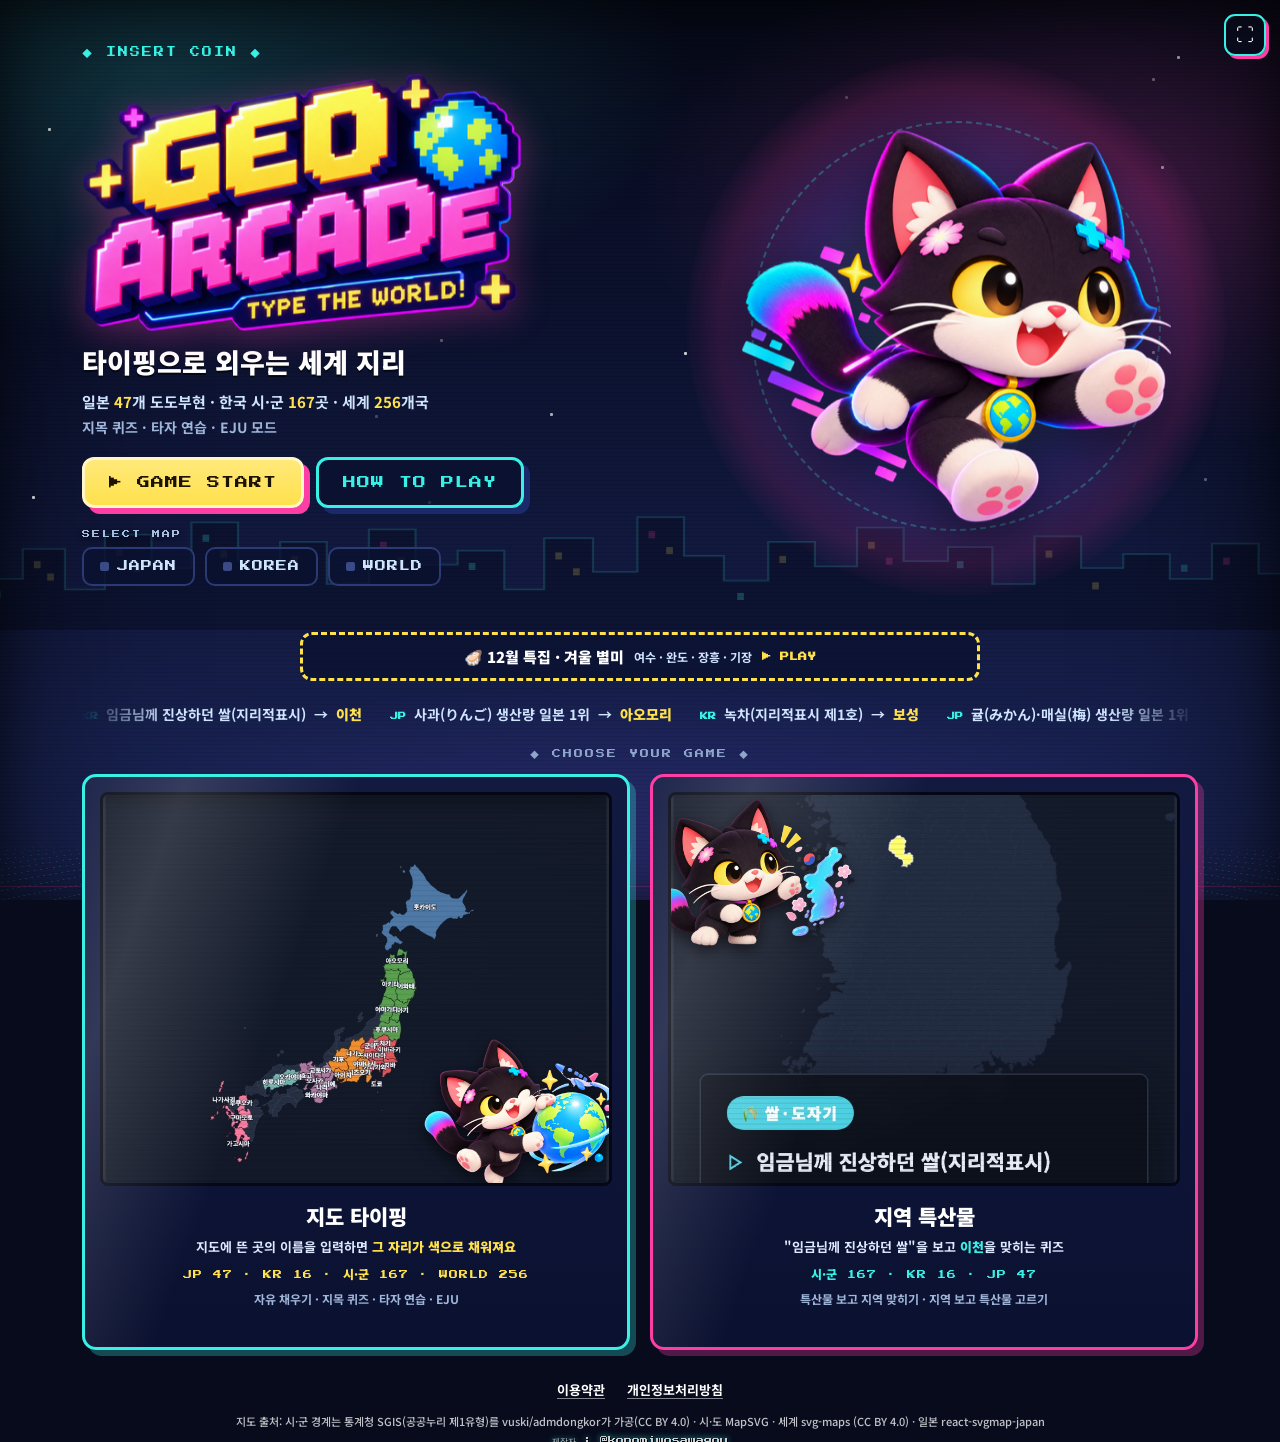
==== commit 10490927: "대결 진행도를 경합 게이지로 — 지도 왼쪽에 크게 상대가 어디까지 왔는지 한눈에 들어오게 하고, 쫓길 때 긴장이 느껴지도록 지도 왼쪽 세로 빈 자리에 게이지를 세웠다.  - 막대 " ====
--- a/index.html
+++ b/index.html
@@ -387,7 +387,8 @@
 
 /* ---- 좁은 화면 ---- */
 @media(max-width:820px){ .mas-stage{width:88px;left:6px;bottom:4px} .mas-say{font-size:11px;max-width:150px} }
-@media(max-width:600px){ .mas-stage{width:66px} .mas-stage .mas-say{display:none}
+/* 좁은 화면에서는 '전체 위치' 미니맵이 왼쪽 아래로 내려온다 — 고양이는 오른쪽으로 비킨다 */
+@media(max-width:600px){ .mas-stage{width:66px;left:auto;right:10px} .mas-stage .mas-say{display:none}
   .masresult .mas{width:80px} .mas-stamp{width:104px}
   .gstampbook{grid-template-columns:repeat(auto-fill,minmax(88px,1fr));gap:10px}
   .gstamp .sc{width:72px;height:72px;font-size:24px} }
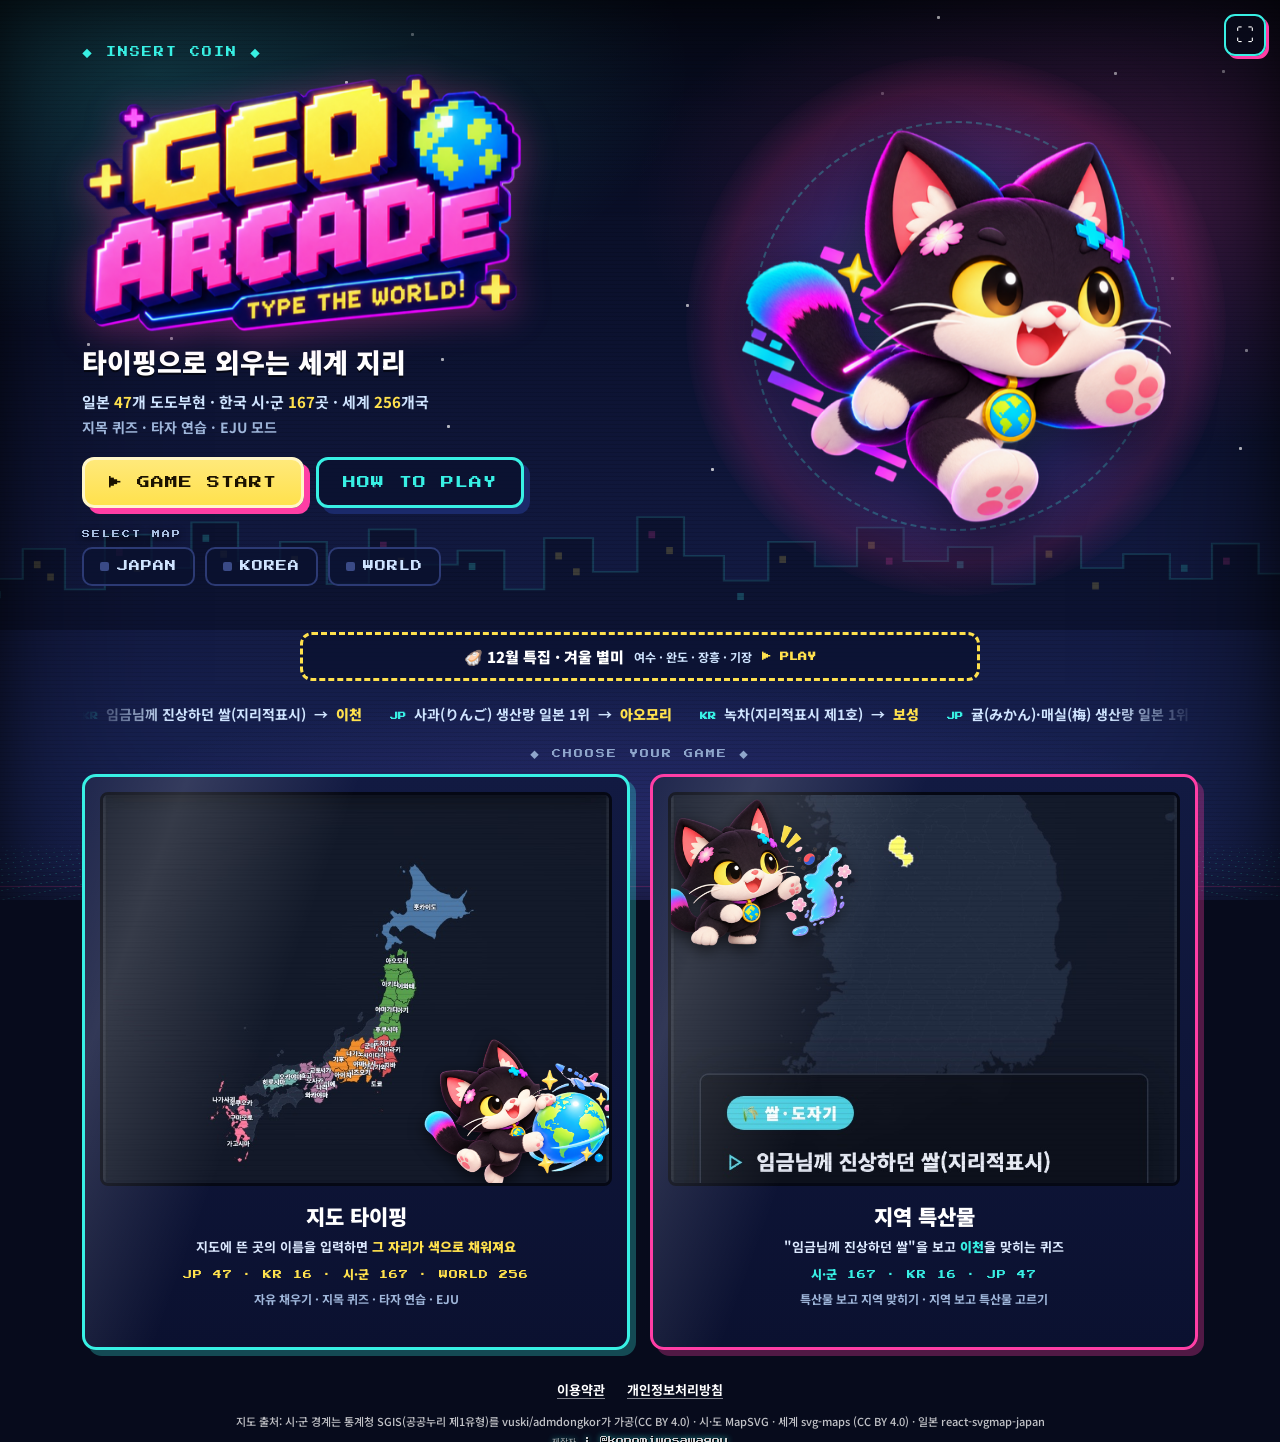
==== commit 35fe25e1: "세계지도에서 속령·작은 섬 넣었다 빼기 괌·미국령 버진아일랜드·무인도처럼 공부 대상으로 애매한 곳이 256곳에 섞여 있어, 시작 화면 체크 하나로 넣고 뺀다. 기본은 뺀 상태로 나" ====
--- a/index.html
+++ b/index.html
@@ -295,6 +295,11 @@
 
 /* 게임 화면: 지도 왼쪽 아래에 선다 */
 .mas-stage{position:absolute;left:10px;bottom:10px;width:112px;z-index:11}
+/* 지도 화면에서는 말풍선을 고양이 '위'로 올린다 — 옆으로 뻗으면 시작 화면 가운데
+   내용(오늘의 문제·속령 체크 …)과 겹친다 */
+.mas-stage .mas-say{left:2px;right:auto;bottom:calc(100% - 8px);transform-origin:0 100%}
+.mas-stage .mas-say::after{left:20px;right:auto;bottom:-11px;
+  border-color:var(--accent) transparent transparent transparent}
 
 /* ---- 표정 전환 (data-e) ---- */
 .mas .s{display:none}
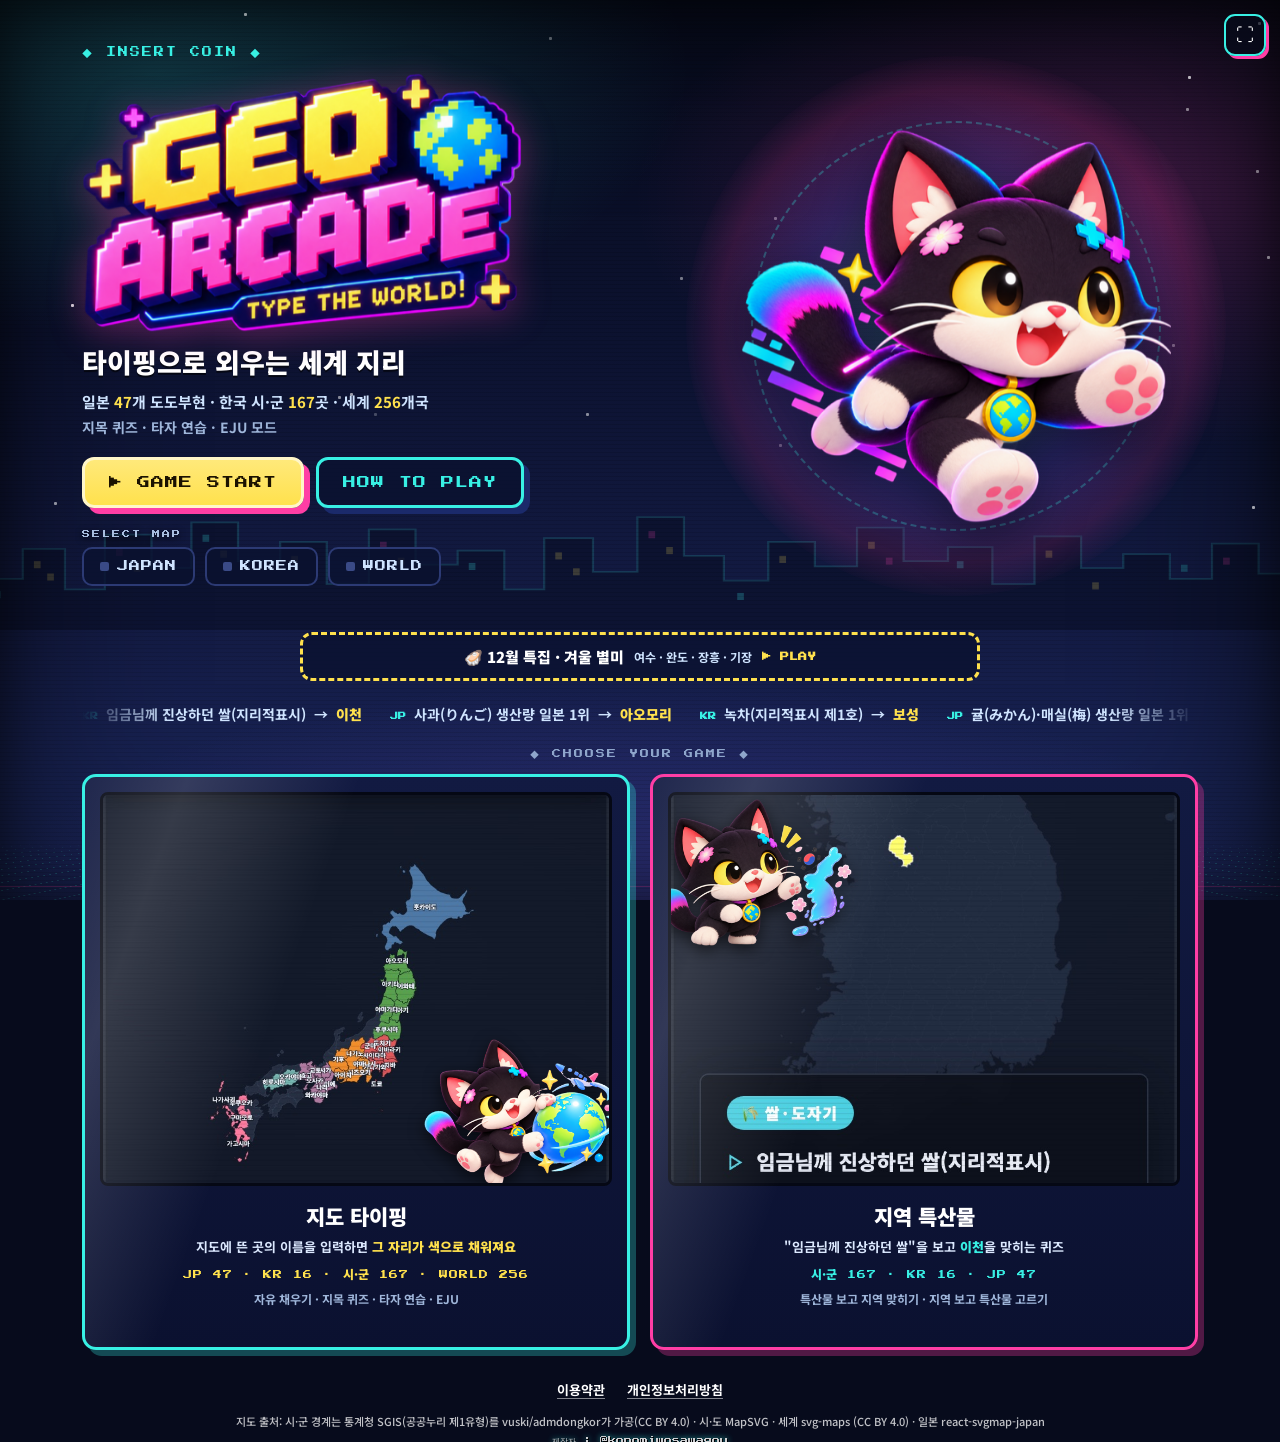
==== commit 23de1fc8: "소개 영상용 자동 시연 (?demo=1) 이 환경에는 영상 인코더가 없어(ffmpeg·ImageMagick·Pillow·sharp 전부 없음) 영상 파일을 직접 만들 수 없다. 대" ====
--- a/index.html
+++ b/index.html
@@ -851,6 +851,32 @@
   });
 })();
 </script>
+<script>
+/* ---- 소개 영상용 자동 시연: 로비 도입부 (?demo=1 일 때만) ---- */
+(function(){
+  var q; try{ q=new URLSearchParams(location.search); }catch(e){ return; }
+  if(q.get("demo")!=="1") return;
+  var veil=document.createElement("div");
+  veil.className="demoveil";
+  veil.innerHTML='<div class="demobox"><b>시연 준비됨</b>'+
+    '<small>맥 화면 녹화(⌘⇧5)를 켠 뒤 눌러 주세요</small>'+
+    '<button type="button">▶ 시연 시작</button><em>Space 로도 시작</em></div>';
+  document.body.appendChild(veil);
+  function go(){
+    document.removeEventListener("keydown",key);
+    veil.remove();
+    /* 로고와 캐릭터를 잠깐 보여 주고 '지도 타이핑' 카드를 누른 듯이 넘어간다 */
+    setTimeout(function(){
+      var c=document.querySelector('.cab[href="arcade.html"]');
+      if(c) c.classList.add("demopress","pressed");
+      setTimeout(function(){ location.href="arcade.html?demo=1"; },520);
+    },2600);
+  }
+  function key(e){ if(e.code==="Space"){ e.preventDefault(); go(); } }
+  veil.querySelector("button").addEventListener("click",go);
+  document.addEventListener("keydown",key);
+})();
+</script>
 <script>if("serviceWorker" in navigator){addEventListener("load",function(){navigator.serviceWorker.register("sw.js").catch(function(){});});}</script>
 </body>
 </html>
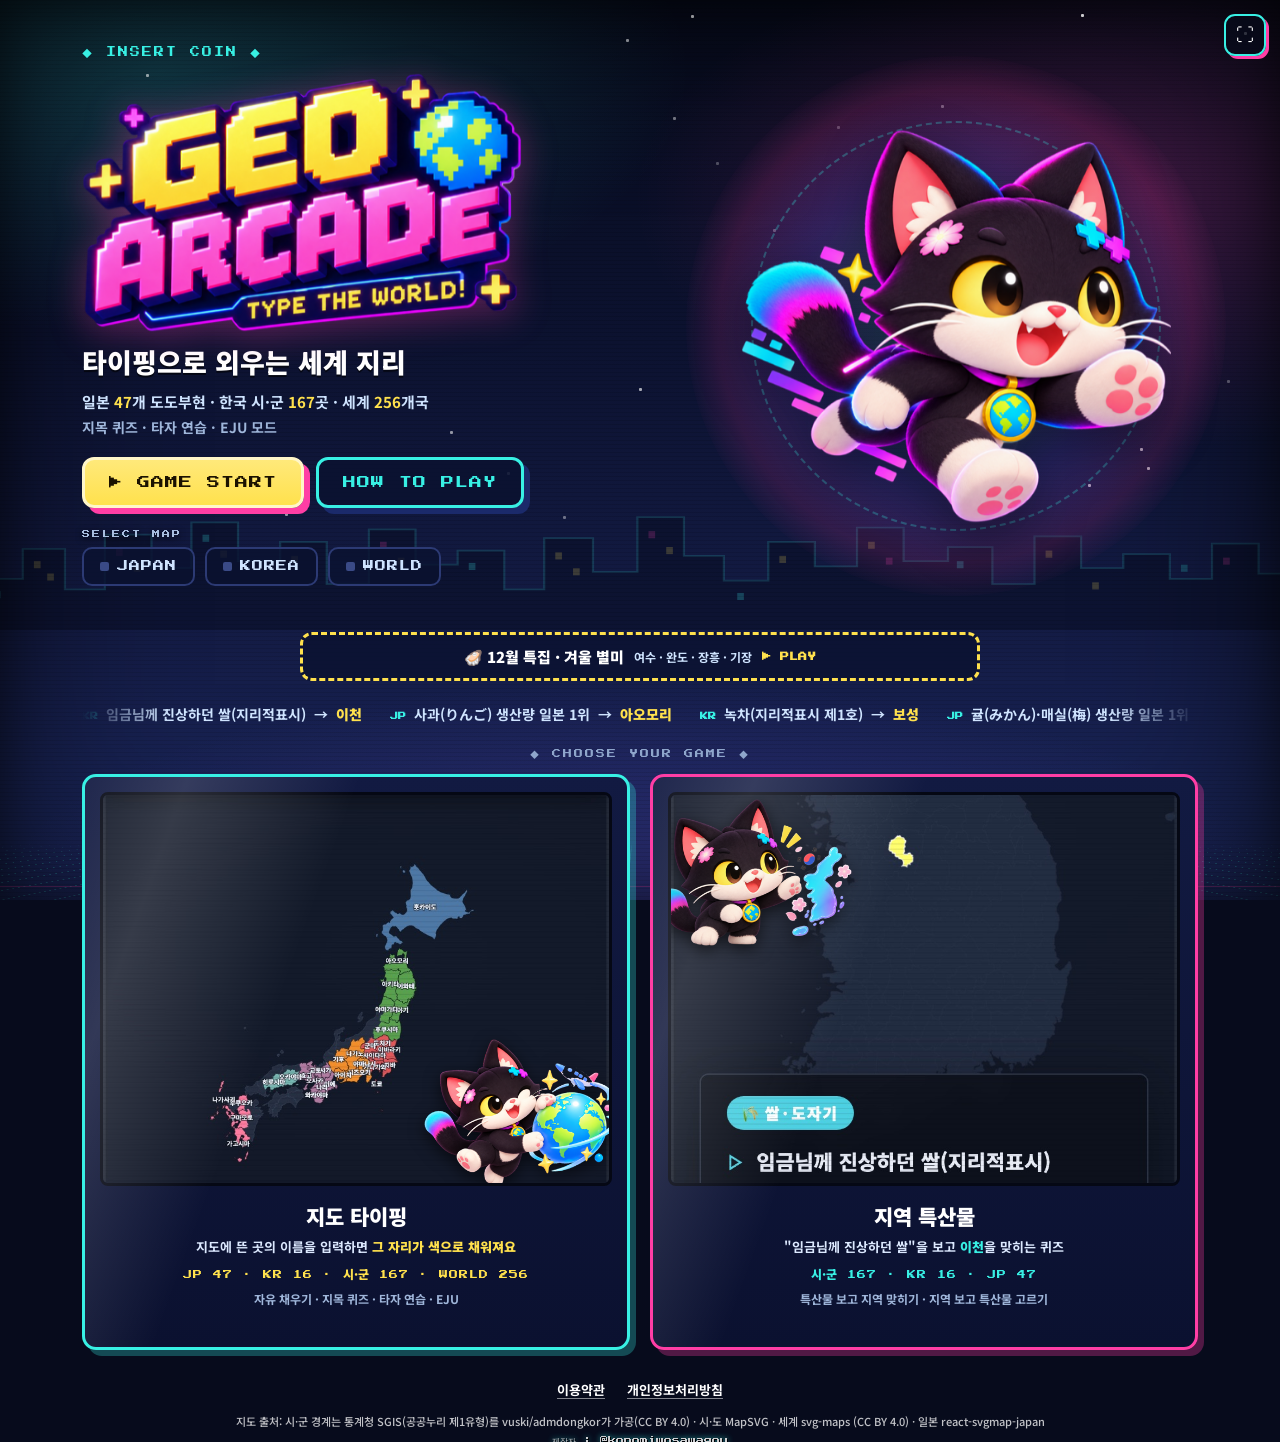
==== commit 182383a8: "시연 덮개가 로비에서 안 보이던 것 수정 + 게임으로 이어서 시작 - 로비의 시연 CSS가 통째로 빠져 있었다. /*MASCOTCSS*//*END*/ 에 붙이려   했는데 그 사이" ====
--- a/index.html
+++ b/index.html
@@ -282,6 +282,20 @@
 body.crtdone #crton{display:none}
 
 /* ---- 고양이 역장 (src/mascot.css 를 build_all.py 가 채운다) ---- */
+/* 소개 영상용 자동 시연 (?demo=1) — 게임 쪽은 demo.css, 로비는 여기 */
+.demoveil{position:fixed;inset:0;z-index:200;display:flex;align-items:center;justify-content:center;
+  background:rgba(5,8,20,.86);backdrop-filter:blur(4px)}
+.demobox{display:flex;flex-direction:column;align-items:center;gap:10px;text-align:center;
+  background:#0c1230;border:3px solid var(--blue);border-radius:14px;padding:26px 30px;box-shadow:7px 7px 0 var(--pink)}
+.demobox b{font-family:var(--pix);font-size:13px;color:var(--blue);line-height:1.6}
+.demobox small{font-size:12.5px;font-weight:700;color:#9fb6da}
+.demobox em{font-size:11px;font-style:normal;font-weight:700;color:#9fb6da;opacity:.75}
+.demobox button{font:inherit;font-size:14px;font-weight:900;background:var(--yellow);color:#1b1200;
+  border:3px solid var(--yellow);border-radius:10px;padding:12px 22px;cursor:pointer;box-shadow:3px 3px 0 #0007}
+.demobox button:active{transform:translate(2px,2px);box-shadow:1px 1px 0 #0007}
+.demopress{animation:demoPress .42s cubic-bezier(.2,.9,.2,1)}
+@keyframes demoPress{0%{transform:scale(1)}35%{transform:scale(.95);filter:brightness(1.4)}100%{transform:scale(1)}}
+
 /*MASCOTCSS*//* ===================== MASCOT — 고양이 역장 =====================
    원본 PNG(mascot/*.png)를 상태별로 겹쳐 두고 하나만 보여 준다.
    움직임은 CSS로만 준다 — 그림 자체는 건드리지 않는다. */
@@ -869,7 +883,7 @@
     setTimeout(function(){
       var c=document.querySelector('.cab[href="arcade.html"]');
       if(c) c.classList.add("demopress","pressed");
-      setTimeout(function(){ location.href="arcade.html?demo=1"; },520);
+      setTimeout(function(){ location.href="arcade.html?demo=1&go=1"; },520);
     },2600);
   }
   function key(e){ if(e.code==="Space"){ e.preventDefault(); go(); } }
